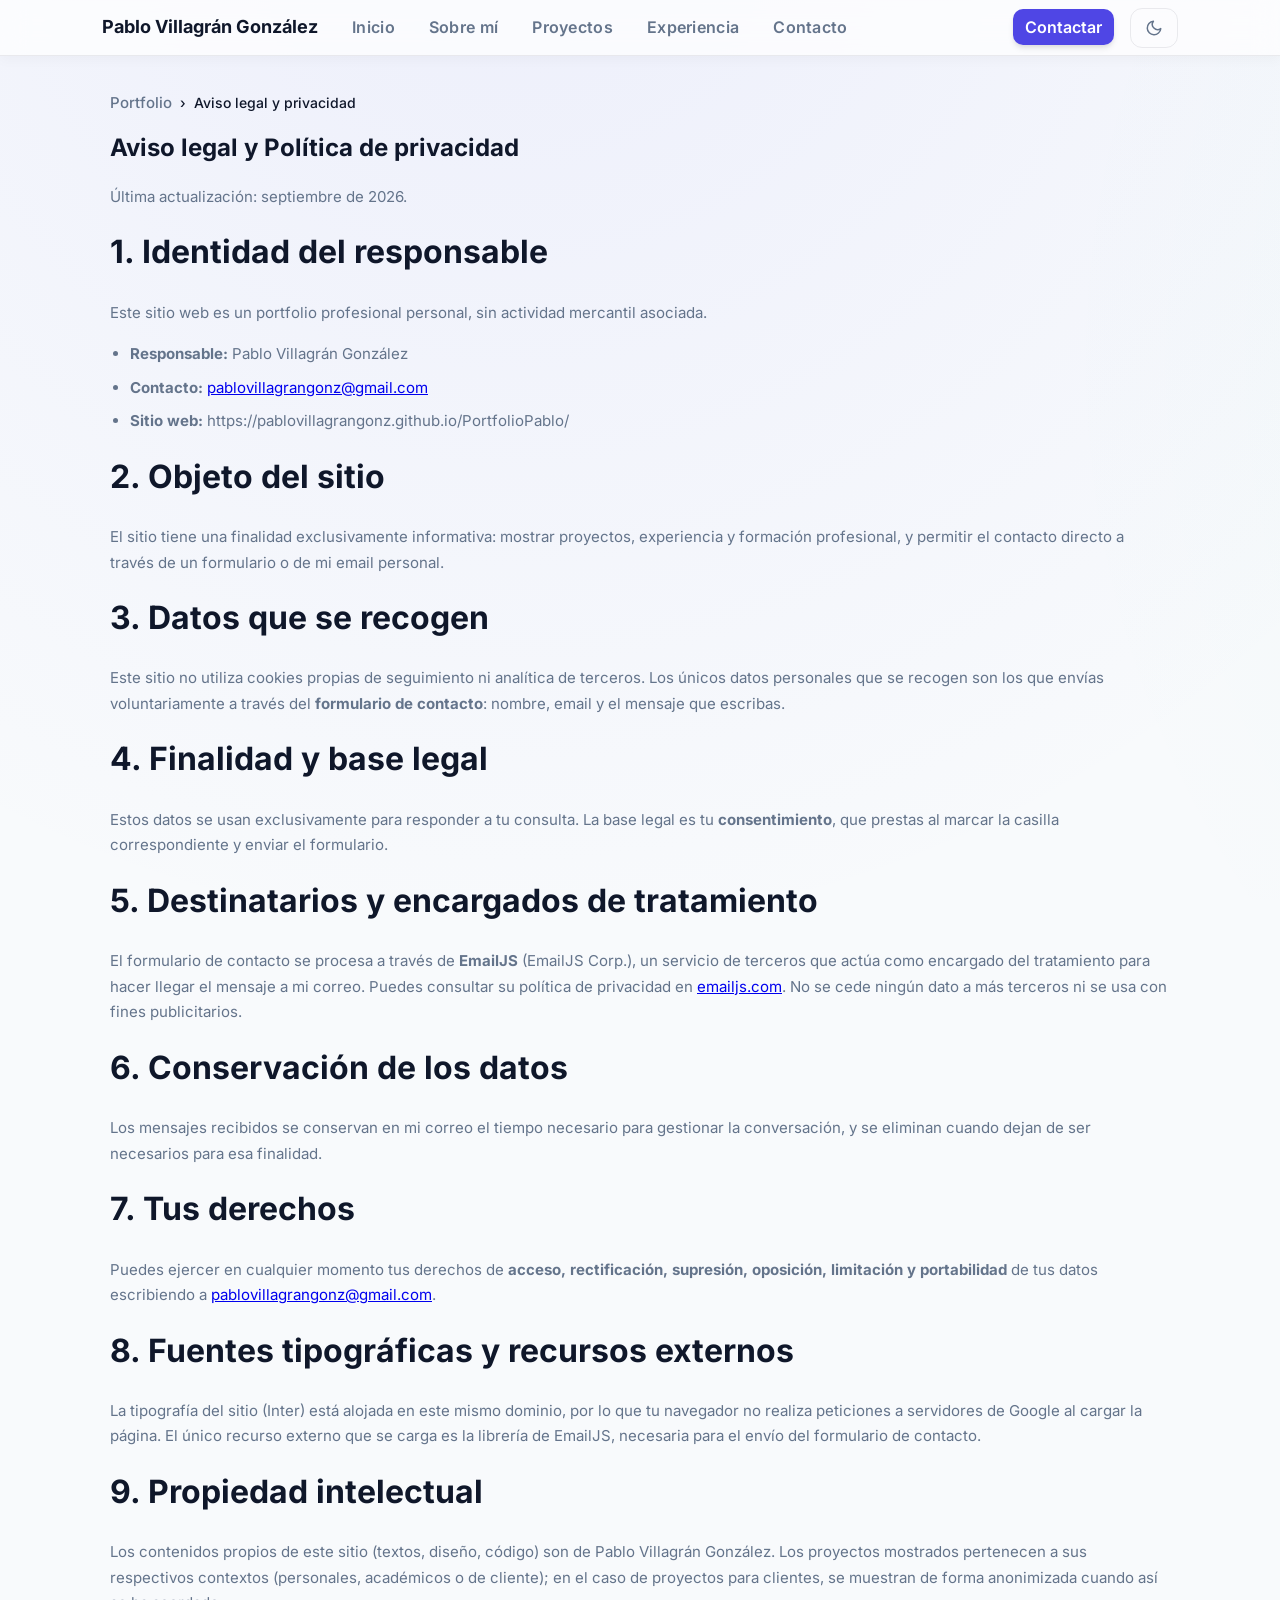
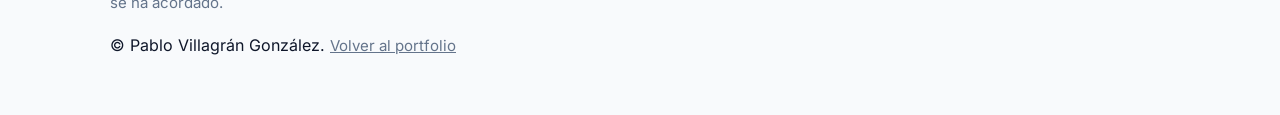
==== privacidad.html @ e1235789 "Rediseña Tecnologías, unifica la navegación y pule rendimiento y SEO - Tecnologías en tarjetas por c" ====
<!doctype html>
<html lang="es">

<head>
  <meta charset="utf-8" />
  <meta name="viewport" content="width=device-width,initial-scale=1" />
  <meta name="format-detection" content="telephone=no, date=no, address=no" />

  <title>Aviso legal y Política de privacidad | Pablo Villagrán</title>

  <meta name="description"
    content="Aviso legal, política de privacidad y protección de datos del portfolio de Pablo Villagrán González.">
  <meta name="robots" content="noindex, follow">

  <!-- Favicon -->
  <link rel="icon" type="image/png" sizes="32x32" href="assets/img/favicon-32.png">
  <link rel="apple-touch-icon" sizes="180x180" href="assets/img/apple-touch-icon.png">

  <!-- Estilos globales -->
  <link rel="stylesheet" href="styles.css?v=6">
  <link rel="stylesheet" href="projects/project-detail.css?v=3">

  <script src="assets/js/theme-toggle.js?v=2"></script>

</head>

<body class="project-detail-page">
  <div class="progress-bar"></div>
  <!-- NAV -->
  <header class="header">
    <div class="wrap nav">
      <a class="brand" href="index.html#inicio">Pablo Villagrán González</a>

      <nav class="nav-links" aria-label="Menú principal">
        <a href="index.html#inicio">Inicio</a>
        <a href="index.html#sobre-mi">Sobre mí</a>
        <a href="index.html#proyectos">Proyectos</a>
        <a href="index.html#experiencia">Experiencia</a>
        <a href="index.html#contacto">Contacto</a>
      </nav>

      <div class="cta"><a href="index.html#contacto" class="btn">Contactar</a></div>

      <!-- Toggle tema -->
      <button id="theme-toggle" class="btn-ghost" aria-label="Cambiar tema" title="Cambiar tema"><svg viewBox="0 0 24 24" fill="none" stroke="currentColor" stroke-width="2" stroke-linecap="round" stroke-linejoin="round" aria-hidden="true"><path d="M21 12.79A9 9 0 1 1 11.21 3 7 7 0 0 0 21 12.79z"/></svg></button>

      <!-- Hamburger Menu Toggle (móvil) -->
      <button class="nav-toggle" aria-label="Abrir menú" aria-expanded="false">
        <span></span>
        <span></span>
        <span></span>
      </button>
    </div>
  </header>

  <!-- Overlay para cerrar menú al clickear -->
  <div class="overlay"></div>

  <!-- Side Menu (móvil) -->
  <nav class="side-menu" aria-label="Menú lateral">
    <button class="close-menu" aria-label="Cerrar menú">✕</button>
    <a href="index.html#inicio">Inicio</a>
    <a href="index.html#sobre-mi">Sobre mí</a>
    <a href="index.html#proyectos">Proyectos</a>
    <a href="index.html#experiencia">Experiencia</a>
    <a href="index.html#contacto">Contacto</a>
    <a href="assets/archivos/PabloVillagran_CV.pdf" target="_blank" rel="noopener noreferrer">Ver CV</a>
  </nav>

  <main class="wrap" role="main">

    <!-- Breadcrumb -->
    <nav aria-label="breadcrumb" class="breadcrumb mb-12">
      <a href="index.html" class="muted no-decoration">Portfolio</a>
      <span aria-hidden="true" class="mx-8">›</span>
      <span aria-current="page">Aviso legal y privacidad</span>
    </nav>

    <section class="detail-section" role="article" aria-labelledby="legal-title">
      <h1 id="legal-title" class="m-0 mb-8">Aviso legal y Política de privacidad</h1>
      <p class="muted small mb-18">Última actualización: septiembre de 2026.</p>

      <h2>1. Identidad del responsable</h2>
      <p class="muted">
        Este sitio web es un portfolio profesional personal, sin actividad mercantil asociada.
      </p>
      <ul class="muted">
        <li><strong>Responsable:</strong> Pablo Villagrán González</li>
        <li><strong>Contacto:</strong> <a href="mailto:pablovillagrangonz@gmail.com">pablovillagrangonz@gmail.com</a></li>
        <li><strong>Sitio web:</strong> https://pablovillagrangonz.github.io/PortfolioPablo/</li>
      </ul>

      <h2>2. Objeto del sitio</h2>
      <p class="muted">
        El sitio tiene una finalidad exclusivamente informativa: mostrar proyectos, experiencia y formación
        profesional, y permitir el contacto directo a través de un formulario o de mi email personal.
      </p>

      <h2>3. Datos que se recogen</h2>
      <p class="muted">
        Este sitio no utiliza cookies propias de seguimiento ni analítica de terceros. Los únicos datos
        personales que se recogen son los que envías voluntariamente a través del <strong>formulario de
        contacto</strong>: nombre, email y el mensaje que escribas.
      </p>

      <h2>4. Finalidad y base legal</h2>
      <p class="muted">
        Estos datos se usan exclusivamente para responder a tu consulta. La base legal es tu
        <strong>consentimiento</strong>, que prestas al marcar la casilla correspondiente y enviar el formulario.
      </p>

      <h2>5. Destinatarios y encargados de tratamiento</h2>
      <p class="muted">
        El formulario de contacto se procesa a través de <strong>EmailJS</strong> (EmailJS Corp.), un servicio
        de terceros que actúa como encargado del tratamiento para hacer llegar el mensaje a mi correo. Puedes
        consultar su política de privacidad en
        <a href="https://www.emailjs.com/legal/privacy-policy/" target="_blank" rel="noopener noreferrer">emailjs.com</a>.
        No se cede ningún dato a más terceros ni se usa con fines publicitarios.
      </p>

      <h2>6. Conservación de los datos</h2>
      <p class="muted">
        Los mensajes recibidos se conservan en mi correo el tiempo necesario para gestionar la conversación, y
        se eliminan cuando dejan de ser necesarios para esa finalidad.
      </p>

      <h2>7. Tus derechos</h2>
      <p class="muted">
        Puedes ejercer en cualquier momento tus derechos de <strong>acceso, rectificación, supresión, oposición,
        limitación y portabilidad</strong> de tus datos escribiendo a
        <a href="mailto:pablovillagrangonz@gmail.com">pablovillagrangonz@gmail.com</a>.
      </p>

      <h2>8. Fuentes tipográficas y recursos externos</h2>
      <p class="muted">
        La tipografía del sitio (Inter) está alojada en este mismo dominio, por lo que tu navegador no realiza
        peticiones a servidores de Google al cargar la página. El único recurso externo que se carga es la
        librería de EmailJS, necesaria para el envío del formulario de contacto.
      </p>

      <h2>9. Propiedad intelectual</h2>
      <p class="muted">
        Los contenidos propios de este sitio (textos, diseño, código) son de Pablo Villagrán González. Los
        proyectos mostrados pertenecen a sus respectivos contextos (personales, académicos o de cliente); en
        el caso de proyectos para clientes, se muestran de forma anonimizada cuando así se ha acordado.
      </p>

    </section>

    <footer class="footer">
      <p>© Pablo Villagrán González. <a href="index.html" class="muted">Volver al portfolio</a></p>
    </footer>
  </main>

  <script src="assets/js/mobile-menu.js"></script>
  <script src="assets/js/scroll-reveal.js"></script>
</body>

</html>
---- styles.css ----
/* ============================
   TIPOGRAFÍA (Inter, auto-alojada)
   ============================ */
@font-face {
  font-family: 'Inter';
  font-style: normal;
  font-weight: 100 900;
  font-display: swap;
  src: url('assets/fonts/inter-variable.woff2') format('woff2');
  unicode-range: U+0000-00FF, U+0131, U+0152-0153, U+02BB-02BC, U+02C6, U+02DA, U+02DC, U+0304, U+0308, U+0329, U+2000-206F, U+20AC, U+2122, U+2191, U+2193, U+2212, U+2215, U+FEFF, U+FFFD;
}

/* ============================
   VARIABLES GLOBALES
   ============================ */
:root {
  --bg: #f8fafc;
  --bg-2: #f1f5f9;
  --card: #ffffff;

  --text: #0f172a;
  --muted: #64748b;

  --accent: #4f46e5;
  --accent-contrast: #ffffff;

  --glass: rgba(255, 255, 255, 0.7);
  --radius: 14px;
  --maxw: 1100px;
  --gap: 24px;

  --shadow-1: 0 4px 6px -1px rgba(0, 0, 0, 0.1), 0 2px 4px -1px rgba(0, 0, 0, 0.06);
  --shadow-2: 0 10px 15px -3px rgba(0, 0, 0, 0.1), 0 4px 6px -2px rgba(0, 0, 0, 0.05);

  --border: rgba(15, 23, 42, 0.08);

  --project-media-h: 500px;
  --header-h: 72px; /* altura estimada del header (ajusta si tu header real varía) */

  /* Animaciones */
  --floating-anim: float 6s ease-in-out infinite;
}

/* Dark overrides */
html[data-theme="dark"] {
  --bg: #0b0f19;
  --bg-2: #0f172a;

  --card: #121826;

  --text: #f8fafc;
  --muted: #94a3b8;

  --accent: #818cf8;
  --accent-contrast: #ffffff;

  --glass: rgba(18, 24, 38, 0.8);

  --shadow-1: 0 10px 30px rgba(0, 0, 0, 0.5);
  --shadow-2: 0 20px 50px rgba(0, 0, 0, 0.6);

  --border: rgba(255, 255, 255, 0.08);
}

/* ========= RESET / BASE ========= */
* { box-sizing: border-box; }
html, body { height: 100%; }
body {
  margin: 0;
  font-family: 'Inter', system-ui, Arial, sans-serif;
  color: var(--text);
  background-color: var(--bg);
  -webkit-font-smoothing: antialiased;
  line-height: 1.7;
  padding-bottom: 60px;
  transition: background-color 0.3s ease;
}
.wrap { max-width: var(--maxw); margin: 0 auto; padding: 40px 20px; }

/* ========= UTILITIES ========= */
.m-0 { margin: 0 !important; }
.mb-8 { margin-bottom: 8px !important; }
.mx-8 { margin-left: 8px !important; margin-right: 8px !important; }

.mt-6  { margin-top: 6px !important; }
.mt-8  { margin-top: 8px !important; }
.mt-10 { margin-top: 10px !important; }
.mt-12 { margin-top: 12px !important; }
.mt-14 { margin-top: 14px !important; }
.mt-16 { margin-top: 16px !important; }
.mt-18 { margin-top: 18px !important; }
.mt-20 { margin-top: 20px !important; }

.mb-12 { margin-bottom: 12px !important; }

.ml-auto { margin-left: auto !important; }

.p-18 { padding: 18px !important; }
.pl-18 { padding-left: 18px !important; }

.text-right { text-align: right !important; }
.text-center { text-align: center !important; }

.flex-col { display: flex; flex-direction: column; }
.gap-6 { gap: 6px; }
.gap-8 { gap: 8px; }
.gap-10 { gap: 10px; }
.w-full { width: 100%; }

.hidden { display: none !important; }

.no-decoration { text-decoration: none !important; }

/* ========= HEADER / NAVBAR =========
   Header fijo, fondo sólido, enlaces siempre visibles.
   Evita que se oculten en ciertas resoluciones.
   ========= */
.header {
  position: sticky;
  top: 0;
  width: 100%;
  z-index: 140;
  background: var(--glass);
  backdrop-filter: blur(12px);
  -webkit-backdrop-filter: blur(12px);
  border-bottom: 1px solid var(--border);
  box-shadow: 0 4px 12px rgba(0, 0, 0, 0.03);
  padding: 0;
  transition: transform 0.35s cubic-bezier(0.2, 0.9, 0.3, 1), background 0.3s ease, box-shadow 0.3s ease;
}

/* Barra de progreso de lectura */
.progress-bar {
  position: fixed;
  top: 0;
  left: 0;
  height: 3px;
  background: linear-gradient(90deg, var(--accent), #7c6bff);
  width: 0%;
  z-index: 1000;
  transition: width 0.1s ease-out;
}

.header.hide {
  transform: translateY(-100%);
}

.nav {
  display: flex;
  align-items: center;
  gap: 16px;
  padding: 6px 12px;
  justify-content: flex-start;
  flex-wrap: wrap; /* importante: permite que links salten de línea si falta espacio */
}

.brand {
  font-weight: 700;
  font-size: 18px;
  color: var(--text);
  margin-right: 8px;
  text-decoration: none;
}

/* Forzar enlaces siempre visibles y legibles */
.nav-links {
  display: flex !important;
  position: static !important;
  flex-direction: row !important;
  gap: 14px;
  align-items: center;
  flex-wrap: wrap; /* si no caben, saltan a nueva línea */
  background: transparent !important;
  box-shadow: none !important;
  padding: 0 !important;
}

/* Tamaño/estilo de los enlaces del menú */
.nav-links a {
  font-size: 16px !important;      /* aumentado para mejor legibilidad */
  font-weight: 600 !important;
  letter-spacing: 0.3px;
  padding: 8px 10px !important;
  color: var(--muted) !important;
  border-radius: 8px;
  text-decoration: none;
  white-space: nowrap;
}
.nav-links a:hover,
.nav-links a:focus {
  color: var(--accent) !important;
  background: transparent;
  outline: none;
}

/* CTA (Contactar) siempre visible */
.cta { margin-left: auto; display: block !important; }

/* Ocultar el toggle hamburguesa por defecto (solo móvil) */
.nav-toggle { display: none !important; pointer-events: none; }
.side-menu { display: none; }
.overlay { display: none; }

/* ========= MENÚ HAMBURGUESA (MÓVIL) ========= */
@media (max-width: 768px) {
  /* Mostrar hamburguesa en móvil */
  .nav-toggle {
    display: flex !important;
    position: relative;
    width: 48px;
    height: 48px;
    padding: 0;
    border: none;
    background: transparent;
    cursor: pointer;
    pointer-events: all;
    gap: 6px;
    flex-direction: column;
    align-items: center;
    justify-content: center;
    margin-left: auto;
  }

  .nav-toggle span {
    width: 24px;
    height: 2px;
    background: var(--text);
    border-radius: 2px;
    transition: all 0.3s ease;
    display: block;
  }

  /* Animación hamburguesa → X */
  .nav-toggle.active span:nth-child(1) {
    transform: rotate(45deg) translate(9px, 9px);
  }

  .nav-toggle.active span:nth-child(2) {
    opacity: 0;
  }

  .nav-toggle.active span:nth-child(3) {
    transform: rotate(-45deg) translate(7px, -7px);
  }

  /* Ocultar nav-links en móvil */
  .nav-links {
    display: none !important;
  }

  /* Ocultar CTA en móvil */
  .cta {
    display: none !important;
  }

  /* Overlay */
  .overlay {
    display: none;
    position: fixed;
    top: 0;
    left: 0;
    width: 100%;
    height: 100%;
    background: rgba(0, 0, 0, 0.5);
    z-index: 99;
    animation: fadeIn 0.3s ease;
  }

  .overlay.active {
    display: block;
  }

  /* Side Menu */
  .side-menu {
    display: flex;
    flex-direction: column;
    position: fixed;
    top: 0;
    right: -100%;
    width: 280px;
    height: 100vh;
    background: var(--card);
    border-left: 1px solid var(--border);
    box-shadow: -10px 0 30px rgba(0, 0, 0, 0.2);
    z-index: 100;
    padding: calc(var(--header-h, 72px) + 12px) 20px 20px;
    gap: 16px;
    overflow-y: auto;
    -webkit-overflow-scrolling: touch;
    transition: right 0.35s cubic-bezier(0.2, 0.9, 0.3, 1);
  }

  .side-menu.active {
    right: 0;
  }

  .side-menu a {
    display: block;
    padding: 14px 16px;
    color: var(--text);
    text-decoration: none;
    border-radius: 10px;
    transition: all 0.2s ease;
    font-weight: 500;
    font-size: 16px;
  }

  .side-menu a:hover {
    background: var(--bg-2);
    color: var(--accent);
  }

  .close-menu {
    align-self: flex-start;
    width: 40px;
    height: 40px;
    padding: 0;
    border: none;
    background: transparent;
    color: var(--text);
    font-size: 24px;
    cursor: pointer;
    transition: transform 0.2s ease;
    margin-bottom: 12px;
  }

  .close-menu:hover {
    transform: scale(1.15);
  }

  /* Prevenir scroll cuando el menú está abierto */
  body.no-scroll {
    overflow: hidden;
  }

  @keyframes fadeIn {
    from {
      opacity: 0;
    }
    to {
      opacity: 1;
    }
  }
}

/* Evita que el nav se oculte por media queries: forzamos visibilidad */
@media (min-width: 769px) {
  .nav-toggle { display: none !important; }
  .side-menu { display: none !important; }
  .overlay { display: none !important; }
}

/* El header es sticky y ocupa su propio hueco: solo un respiro bajo él */
main.wrap { padding-top: 32px; }

/* ========= BOTONES ========= */
.btn {
  background: var(--accent);
  color: var(--accent-contrast);
  padding: 8px 12px;
  border-radius: 10px;
  text-decoration: none;
  font-weight: 600;
  border: none;
  cursor: pointer;
  box-shadow: var(--shadow-1);
}
.btn-outline {
  padding: 10px 14px;
  border-radius: 10px;
  border: 1px solid var(--border);
  background: transparent;
  color: var(--accent);
  font-weight: 600;
  text-decoration: none;
}
.btn-ghost {
  padding: 10px 14px;
  border-radius: 12px;
  border: 1px solid var(--border);
  background: transparent;
  color: var(--muted);
  font-weight: 600;
  font-size: 14px;
}
.btn-ghost:hover { transform: translateY(-2px); box-shadow: var(--shadow-1); }
html[data-theme="dark"] .btn-ghost { border-color: rgba(255,255,255,0.12); }

/* ========= HERO ========= */
.hero {
  display: grid;
  grid-template-columns: 1fr 360px;
  gap: var(--gap);
  align-items: center;
  padding: 48px 0;
}
.hero-left h1 { font-size: 40px; margin: 0 0 10px; }
.accent { color: var(--accent); }
.lead { color: var(--muted); margin: 0 0 18px; max-width: 60ch; }
.actions { display: flex; gap: 12px; flex-wrap: wrap; }
.actions a { display: inline-flex; align-items: center; padding: 10px 16px; }

/* Disponibilidad y redes bajo los CTAs del hero */
.hero-meta { display: flex; align-items: center; flex-wrap: wrap; gap: 10px 18px; margin-top: 20px; }
.availability {
  display: inline-flex;
  align-items: center;
  gap: 8px;
  font-size: 14px;
  font-weight: 600;
  color: var(--muted);
}
.availability-dot {
  width: 9px;
  height: 9px;
  border-radius: 50%;
  background: #22c55e;
  box-shadow: 0 0 0 4px rgba(34, 197, 94, 0.18);
}
.hero-social { display: inline-flex; gap: 6px; }
.hero-social a {
  display: inline-flex;
  align-items: center;
  justify-content: center;
  width: 36px;
  height: 36px;
  border-radius: 10px;
  border: 1px solid var(--border);
  color: var(--muted);
  transition: color .2s ease, border-color .2s ease, transform .2s ease;
}
.hero-social a:hover { color: var(--accent); border-color: var(--accent); transform: translateY(-2px); }
.hero-social svg { width: 18px; height: 18px; }

/* Card foto por defecto (se mejora más abajo) */
.card-photo {
  background: none;
  border: none;
  box-shadow: none;
  padding: 0;
}
.avatar {
  width: 240px;
  height: 280px;
  object-fit: cover;
  border-radius: 22px;
  border: none;
  box-shadow: 0 20px 50px rgba(15,23,36,0.15);
  display: block;
  animation: var(--floating-anim);
}

@keyframes float {
  0% { transform: translateY(0px); }
  50% { transform: translateY(-15px); }
  100% { transform: translateY(0px); }
}

/* ========= SECCIONES ========= */
.section { padding: 48px 0; }
h2 { margin: 0 0 18px; font-size: 28px; }
.muted { color: var(--muted); font-size: 15px; }

/* ========= TECNOLOGÍAS (tarjetas por categoría) ========= */
.skills-grid {
  display: grid;
  grid-template-columns: repeat(2, minmax(0, 1fr));
  gap: 18px;
  margin-top: 8px;
}
.skill-group {
  position: relative;
  padding: 20px;
  border-radius: 16px;
  background: var(--card);
  border: 1px solid var(--border);
  box-shadow: var(--shadow-1);
  transition: transform .3s ease, box-shadow .3s ease, border-color .3s ease;
}
.skill-group:hover {
  transform: translateY(-4px);
  box-shadow: var(--shadow-2);
  border-color: color-mix(in srgb, var(--accent) 40%, transparent);
}
.skill-head { display: flex; align-items: flex-start; gap: 14px; margin-bottom: 16px; }
.skill-head h3 { margin: 0; font-size: 18px; line-height: 1.3; }
.skill-head p { margin: 2px 0 0; font-size: 14px; color: var(--muted); line-height: 1.45; }
.skill-icon {
  display: inline-flex;
  align-items: center;
  justify-content: center;
  flex-shrink: 0;
  width: 42px;
  height: 42px;
  border-radius: 12px;
  color: var(--accent);
  background: color-mix(in srgb, var(--accent) 12%, transparent);
}
.skill-icon svg { width: 22px; height: 22px; }
.skill-badge {
  margin-left: auto;
  padding: 3px 10px;
  border-radius: 999px;
  font-size: 11px;
  font-weight: 700;
  letter-spacing: 0.4px;
  text-transform: uppercase;
  color: var(--accent-contrast);
  background: linear-gradient(90deg, var(--accent), #7c6bff);
  white-space: nowrap;
}
.skill-chips { list-style: none; margin: 0; padding: 0; display: flex; flex-wrap: wrap; gap: 8px; }
/* Chips sobrios con el color de la tecnología como acento (punto y borde al pasar el ratón) */
.skill-chips .chip {
  display: inline-flex;
  align-items: center;
  gap: 8px;
  padding: 6px 12px;
  border-radius: 10px;
  font-size: 14px;
  font-weight: 600;
  color: var(--text);
  background: var(--bg-2);
  border: 1px solid var(--border);
  transition: border-color .2s ease, background-color .2s ease, transform .2s ease;
}
.skill-chips .chip::before {
  content: "";
  width: 8px;
  height: 8px;
  border-radius: 50%;
  background: var(--tech, var(--accent));
  box-shadow: 0 0 0 3px color-mix(in srgb, var(--tech, var(--accent)) 18%, transparent);
}
.skill-chips .chip:hover {
  transform: translateY(-2px);
  border-color: color-mix(in srgb, var(--tech, var(--accent)) 55%, transparent);
  background: color-mix(in srgb, var(--tech, var(--accent)) 8%, var(--bg-2));
}
html[data-theme="dark"] .skill-chips .tech-jwt::before { background: #e5e7eb; }

@media (max-width: 760px) {
  .skills-grid { grid-template-columns: 1fr; }
  .skill-group { padding: 18px; }
}

/* ========= EXPERIENCIA (timeline) ========= */
.experience-timeline { padding-top: 40px; }
.timeline {
  position: relative;
  margin-top: 30px;
  padding-left: 40px; /* Aumentado para dar aire */
}

/* Línea vertical con gradiente para que no parezca cortada bruscamente */
.timeline::before {
  content: "";
  position: absolute;
  left: 0;
  top: 10px;
  bottom: 10px;
  width: 2px;
  background: linear-gradient(to bottom, var(--border), var(--border) 90%, transparent);
}

.timeline-item { position: relative; margin-bottom: 32px; }

.timeline-item .dot {
  width: 14px;
  height: 14px;
  background: var(--accent);
  border-radius: 50%;
  position: absolute;
  left: -47px; /* Centrado exacto: -40px (padding) - 7px (mitad del dot) */
  top: 6px;
  border: 3px solid var(--bg);
  box-shadow: 0 0 0 4px rgba(79, 70, 229, 0.1);
  z-index: 2;
  transition: all 0.3s cubic-bezier(0.175, 0.885, 0.32, 1.275);
}

.timeline-item:hover .dot {
  transform: scale(1.3);
  box-shadow: 0 0 15px var(--accent);
}

.timeline-item .card {
  background: var(--card);
  padding: 16px 20px;
  border-radius: 12px;
  box-shadow: var(--shadow-1);
  border: 1px solid var(--border);
  transition: transform 0.3s ease, box-shadow 0.3s ease;
}

.timeline-item .card:hover {
  transform: translateX(5px);
  box-shadow: var(--shadow-2);
}

.timeline-item h3 { margin-bottom: 6px; font-size: 20px; }
.timeline-item p { margin: 4px 0; }

/* Fecha de cada entrada: etiqueta pequeña encima del título, con meses en texto
   (los formatos numéricos tipo 03/2026 los convierte iOS en enlaces y son ambiguos) */
.tl-date {
  display: inline-block;
  margin-bottom: 8px;
  padding: 3px 10px;
  border-radius: 999px;
  font-size: 12px;
  font-weight: 700;
  letter-spacing: 0.3px;
  color: var(--accent);
  background: color-mix(in srgb, var(--accent) 10%, transparent);
  border: 1px solid color-mix(in srgb, var(--accent) 22%, transparent);
  white-space: nowrap;
}
.tl-date + h3 { margin-top: 0; }
.timeline-item h3 + .tl-place { margin-top: -2px; font-weight: 600; font-size: 14px; }

/* Descripción plegable por entrada (<details> nativo): título, fecha y lugar siempre visibles */
.tl-details summary {
  display: inline-flex;
  align-items: center;
  gap: 6px;
  margin-top: 8px;
  padding: 4px 0;
  font-size: 14px;
  font-weight: 600;
  color: var(--accent);
  cursor: pointer;
  list-style: none;
  user-select: none;
}
.tl-details summary::-webkit-details-marker { display: none; }
.tl-details summary::after {
  content: "";
  width: 7px;
  height: 7px;
  border-right: 2px solid currentColor;
  border-bottom: 2px solid currentColor;
  transform: translateY(-2px) rotate(45deg);
  transition: transform 0.25s ease;
}
.tl-details[open] summary::after { transform: translateY(2px) rotate(-135deg); }
.tl-details summary:hover { text-decoration: underline; text-underline-offset: 3px; }
.tl-details summary:focus-visible { outline: 3px solid rgba(99,102,241,0.25); outline-offset: 3px; border-radius: 6px; }
.tl-details .tl-less, .tl-details[open] .tl-more { display: none; }
.tl-details[open] .tl-less { display: inline; }
/* El contenido aparece debajo del botón al abrir */
.tl-details[open] summary { margin-bottom: 4px; }

/* Animación de apertura donde el navegador lo soporte (si no, abre sin animación) */
@supports (interpolate-size: allow-keywords) {
  .tl-details { interpolate-size: allow-keywords; }
  .tl-details::details-content {
    block-size: 0;
    overflow: hidden;
    transition: block-size 0.3s ease, content-visibility 0.3s allow-discrete;
  }
  .tl-details[open]::details-content { block-size: auto; }
}

@media (max-width: 700px) {
  .timeline { padding-left: 30px; }
  .timeline-item .dot { left: -36px; }
  .timeline::before { left: 0; }
}

/* ========= BREADCRUMB ========= */
.breadcrumb {
  display: flex;
  align-items: center;
  font-size: 14px;
  font-weight: 500;
  margin-top: 10px;
}
.breadcrumb a {
  transition: color 0.2s ease;
}
.breadcrumb a:hover {
  color: var(--accent) !important;
}

/* ========= PROYECTOS LIST ========= */
.projects-list { display: flex; flex-direction: column; gap: 28px; }

.project-card {
  display: grid;
  grid-template-columns: 520px 1fr;
  gap: 28px;
  padding: 20px;
  border-radius: 18px;
  background: var(--card);
  border: 1px solid var(--border);
  box-shadow: var(--shadow-1);
  align-items: center;
  transition: transform 0.4s cubic-bezier(0.2, 0.8, 0.2, 1), 
              box-shadow 0.4s cubic-bezier(0.2, 0.8, 0.2, 1),
              border-color 0.4s ease;
}

.project-card:hover {
  transform: translateY(-8px) scale(1.005);
  box-shadow: 0 20px 40px rgba(0, 0, 0, 0.1);
  border-color: var(--accent);
}
.project-media {
  height: var(--project-media-h);
  width: 100%;
  border-radius: 12px;
  overflow: hidden;
  background: var(--card);
  border: 1px solid var(--border);
}
.project-media img {
  width: 100%;
  height: 100%;
  object-fit: cover;
  display: block;
  border-radius: 10px;
  transition: transform .35s ease, filter .25s ease;
}
.project-media img:hover { transform: scale(1.02); }

.project-body { display: flex; flex-direction: column; gap: 14px; padding-right: 10px; }
.project-header { display: flex; flex-direction: column; gap: 6px; }
.project-header h3 { margin: 0; font-size: 22px; }
/* Fecha, contexto y autoría del proyecto */
.project-context { margin: 0; font-size: 13px; font-weight: 600; color: var(--accent); letter-spacing: 0.2px; }
.project-desc { color: var(--muted); font-size: 15px; line-height: 1.6; margin: 0; }

/* tags */
.tags-inline { display: flex; gap: 10px; flex-wrap: wrap; margin-top: 6px; }
.tech-pill {
  display: inline-block;
  padding: 6px 12px;
  border-radius: 999px;
  font-size: 13px;
  font-weight: 700;
  color: #fff;
  border: 1px solid var(--border);
  transition: all 0.3s cubic-bezier(0.4, 0, 0.2, 1);
  white-space: nowrap;
  filter: grayscale(0.1);
  animation: fadeInTech 0.5s ease backwards;
}

@keyframes fadeInTech {
  from { opacity: 0; transform: translateY(10px); }
  to { opacity: 1; transform: translateY(0); }
}

.tech-pill:hover {
  filter: grayscale(0) brightness(1.1);
  transform: translateY(-4px) rotate(1deg);
  box-shadow: 0 5px 15px rgba(0, 0, 0, 0.1);
}

/* acciones */
.project-actions { display: flex; gap: 12px; align-items: center; margin-top: 12px; }
.btn-primary {
  padding: 10px 18px;
  border-radius: 14px;
  border: none;
  background: linear-gradient(90deg, var(--accent), #7c6bff);
  color: white;
  font-weight: 700;
  font-size: 15px;
  cursor: pointer;
  text-decoration: none;
  box-shadow: 0 8px 26px rgba(79,70,229,0.12);
  position: relative;
  overflow: hidden;
  transition: all 0.3s cubic-bezier(0.4, 0, 0.2, 1);
}

.btn-primary::after {
  content: "";
  position: absolute;
  top: 0;
  left: -100%;
  width: 50%;
  height: 100%;
  background: linear-gradient(
    to right,
    transparent,
    rgba(255, 255, 255, 0.2),
    transparent
  );
  transform: skewX(-25deg);
  transition: none;
}

.btn-primary:hover::after {
  left: 150%;
  transition: left 0.6s ease;
}

.btn-primary:hover {
  transform: translateY(-3px) scale(1.05);
  box-shadow: 0 12px 24px rgba(79, 70, 229, 0.3);
  filter: brightness(1.05);
}

/* botones diferenciados */
.btn-repo {
  padding: 10px 16px;
  border-radius: 12px;
  text-decoration: none;
  background: #1f2937;
  border: 1px solid #374151;
  color: #d1d5db;
  font-weight: 600;
  transition: .25s ease;
}
.btn-repo:hover { background: #374151; transform: translateY(-2px); }

.btn-web {
  padding: 10px 16px;
  border-radius: 12px;
  text-decoration: none;
  background: #10b981;
  color: #fff;
  font-weight: 600;
  box-shadow: 0 6px 18px rgba(16,185,129,0.25);
  transition: .25s ease;
}
.btn-web:hover { filter: brightness(1.05); transform: translateY(-2px); }

/* En las tarjetas de proyecto las tecnologías son etiquetas informativas, no botones:
   fondo neutro, texto discreto y un punto con el color de la tecnología.
   Así los botones de acción (con icono y separados por una línea) destacan claramente. */
.project-meta { display: flex; flex-direction: column; gap: 4px; }
.tags-inline .tech-pill {
  display: inline-flex;
  align-items: center;
  gap: 6px;
  padding: 3px 10px;
  border-radius: 6px;
  font-size: 12px;
  font-weight: 600;
  background: var(--bg-2);
  color: var(--muted);
  border: 1px solid var(--border);
  filter: none;
  cursor: default;
}
.tags-inline .tech-pill::before {
  content: "";
  width: 7px;
  height: 7px;
  border-radius: 50%;
  background: var(--tech, var(--accent));
  flex-shrink: 0;
}
.tags-inline .tech-pill:hover { transform: none; box-shadow: none; filter: none; }
/* JWT es negro: en modo oscuro el punto no se vería */
html[data-theme="dark"] .tags-inline .tech-jwt::before { background: #e5e7eb; }

.project-actions {
  flex-wrap: wrap;
  margin-top: 14px;
  padding-top: 16px;
  border-top: 1px solid var(--border);
}
.project-actions a {
  display: inline-flex;
  align-items: center;
  justify-content: center;
  gap: 8px;
}
.project-actions svg { width: 16px; height: 16px; flex-shrink: 0; }
.project-actions .btn-primary { margin-left: auto; }

/* Hueco del repositorio cuando el código no es público: informativo, no clicable */
.btn-private {
  display: inline-flex;
  align-items: center;
  gap: 8px;
  padding: 10px 16px;
  border-radius: 12px;
  border: 1px dashed var(--border);
  color: var(--muted);
  font-weight: 600;
  font-size: 15px;
  cursor: default;
}
.btn-private svg { width: 16px; height: 16px; }

/* gallery */
.gallery { display: grid; grid-template-columns: repeat(2, 1fr); gap: 10px; margin-top: 12px; }
.gallery img { width: 100%; aspect-ratio: 16/9; object-fit: cover; border-radius: 10px; display: block; transition: transform .25s ease; }
.gallery img:hover { transform: scale(1.03); }

/* ========= TECH PILL COLORS =========
   Color de texto elegido para un contraste mínimo de 4.5:1 sobre el color de cada tecnología */
/* Web */
.tech-html { --tech: #e34f26; background: #e34f26; color: #111; border-color: rgba(227,79,38,0.18); }
.tech-css { --tech: #264de4; background: #264de4; color: #fff; border-color: rgba(38,77,228,0.18); }
.tech-js  { --tech: #f7df1e; background: #f7df1e; color: #111; border-color: rgba(247,223,30,0.18); }

/* Backend / API */
.tech-java   { --tech: #f89820; background: #f89820; color: #111; border-color: rgba(248,152,32,0.18); }
.tech-spring { --tech: #6db33f; background: #6db33f; color: #111; border-color: rgba(109,179,63,0.18); }
.tech-mysql  { --tech: #00618a; background: #00618a; color: #fff; border-color: rgba(0,97,138,0.18); }
.tech-jwt    { --tech: #000000; background: #000000; color: #fff; border-color: rgba(0,0,0,0.18); }
.tech-rest   { --tech: #4f46e5; background: #4f46e5; color: #fff; border-color: rgba(99,102,241,0.18); }
.tech-websocket { --tech: #ec4899; background: #ec4899; color: #111; border-color: rgba(236,72,153,0.18); }

/* Móvil */
.tech-flutter { --tech: #02569b; background: #02569b; color: #fff; border-color: rgba(2,86,155,0.18); }
.tech-dart    { --tech: #00B4AB; background: #00B4AB; color: #111; border-color: rgba(0,180,171,0.18); }

/* Otros */
.tech-hibernate { --tech: #59666c; background: #59666c; color: #fff; border-color: rgba(89,102,108,0.18); }
.tech-swagger { --tech: #85ea2d; background: #85ea2d; color: #111; border-color: rgba(133,234,45,0.18); }
.tech-git { --tech: #f05032; background: #f05032; color: #111; border-color: rgba(240,80,50,0.18); }
.tech-typescript { --tech: #3178c6; background: #3178c6; color: #fff; border-color: rgba(49,120,198,0.18); }
.tech-angular { --tech: #dd0031; background: #dd0031; color: #fff; border-color: rgba(221,0,49,0.18); }
.tech-react   { --tech: #61dafb; background: #61dafb; color: #111; border-color: rgba(97,218,251,0.18); }
.tech-tailwind{ --tech: #38bdf8; background: #38bdf8; color: #111; border-color: rgba(56,189,248,0.18); }
.tech-mongodb { --tech: #47a248; background: #47a248; color: #111; border-color: rgba(71,162,72,0.18); }

/* ========= CONTACTO (tarjetas) ========= */
.contact-grid { display: grid; grid-template-columns: 1fr 360px; gap: 24px; align-items: start; margin-top: 6px; }
.card { padding: 16px; border-radius: 12px; background: var(--card); border: 1px solid var(--border); box-shadow: var(--shadow-1); }

#contact-form {
  display: flex;
  flex-direction: column;
  gap: 12px;
  width: 100%;
  padding: 20px;
  border-radius: 12px;
  background: linear-gradient(180deg, rgba(255,255,255,0.02), rgba(255,255,255,0.01));
  border: 1px solid var(--border);
  box-shadow: var(--shadow-1);
}
#contact-form label { font-weight: 600; color: var(--text); margin-bottom: 6px; display: block; font-size: 15px; }
#contact-form input, #contact-form textarea {
  width: 100%;
  padding: 12px 14px;
  border-radius: 10px;
  border: 1px solid rgba(15,23,36,0.06);
  background: transparent;
  color: var(--text);
  font-size: 16px;
  outline: none;
  transition: box-shadow .18s ease, border-color .18s ease, transform .08s ease;
}
#contact-form input::placeholder, #contact-form textarea::placeholder { color: var(--muted); opacity: .9; }
#contact-form input:focus, #contact-form textarea:focus {
  border-color: var(--accent);
  box-shadow: 0 6px 20px rgba(79,70,229,0.06);
  transform: translateY(-1px);
}
#contact-form .btn {
  align-self: flex-start;
  padding: 10px 16px;
  border-radius: 12px;
  background: linear-gradient(90deg, var(--accent), #7c6bff);
  color: var(--accent-contrast);
  border: none;
  font-weight: 700;
  cursor: pointer;
  box-shadow: 0 8px 26px rgba(79,70,229,0.12);
}
#contact-form .btn:hover { transform: translateY(-3px); filter: brightness(.98); }

#contact-form .consent-check {
  display: flex;
  align-items: flex-start;
  gap: 8px;
  font-weight: 400;
  font-size: 13px;
  color: var(--muted);
  line-height: 1.5;
}
#contact-form .consent-check input[type="checkbox"] {
  width: auto;
  margin-top: 3px;
  flex-shrink: 0;
  accent-color: var(--accent);
}
#contact-form .consent-check a { color: var(--accent); }

.contact-info.card {
  padding: 20px;
  border-radius: 14px;
  background: linear-gradient(180deg, var(--card), rgba(0,0,0,0.02));
  border: 1px solid var(--border);
  box-shadow: var(--shadow-1);
}
.contact-info.card a { color: var(--accent); text-decoration: none; display: inline-block; margin: 6px 0; }
.contact-info.card a:hover { text-decoration: underline; opacity: .95; }
.contact-info .ci-row { display: flex; align-items: center; gap: 8px; flex-wrap: wrap; }
.contact-info .ci-icon { width: 18px; height: 18px; color: var(--muted); flex-shrink: 0; }

/* Botón de tema: icono SVG centrado */
#theme-toggle { display: inline-flex; align-items: center; justify-content: center; }
#theme-toggle svg { width: 18px; height: 18px; }

#cf-status { font-size: 14px; color: var(--muted); margin-top: 10px; }
#cf-status.is-error { color: #dc2626; font-weight: 600; }
#cf-status.is-success { color: #16a34a; font-weight: 600; }
html[data-theme="dark"] #cf-status.is-error { color: #f87171; }
html[data-theme="dark"] #cf-status.is-success { color: #4ade80; }

/* ========= FOCUS / ACCESSIBILITY ========= */
.btn:focus, .btn-ghost:focus, .btn-repo:focus, .btn-web:focus, .btn-primary:focus, .tech-pill:focus {
  outline: 3px solid rgba(99,102,241,0.18);
  outline-offset: 3px;
  box-shadow: 0 8px 20px rgba(99,102,241,0.06);
}
#contact-form input:focus, #contact-form textarea:focus {
  outline: 3px solid rgba(99,102,241,0.12);
  outline-offset: 2px;
}

/* ========= RESPONSIVE ========= */
@media (max-width: 1100px) {
  .project-card { grid-template-columns: 1fr; padding: 18px; }
  :root { --project-media-h: 220px; }
  .project-media { height: var(--project-media-h); }
}

/* Tablet y móvil: foto a la izquierda junto al saludo; descripción y CTAs debajo a ancho completo.
   .hero-left usa display: contents para que sus hijos se coloquen directamente en la rejilla del hero. */
@media (max-width: 980px) {
  .contact-grid { grid-template-columns: 1fr; }

  .hero {
    grid-template-columns: auto 1fr;
    grid-template-areas:
      "photo title"
      "lead  lead"
      "cta   cta"
      "meta  meta";
    column-gap: 28px;
    row-gap: 0;
    padding: 16px 0 40px;
    text-align: left;
  }
  .hero-left { display: contents; }
  .hero-right { grid-area: photo; }
  .hero-left h1 { grid-area: title; font-size: 38px; line-height: 1.15; margin: 0; }
  .hero-left h1 .accent { display: block; }
  .lead { grid-area: lead; margin: 24px 0 24px; max-width: none; }
  .actions { grid-area: cta; }
  .hero-meta { grid-area: meta; }

  .card-photo { margin: 0; padding: 0; max-width: none; }
  .avatar { width: 160px; height: 160px; border-radius: 20px; object-position: center top; animation: none; }

}

/* Header en tablet: sin el botón "Contactar" (ya está el enlace "Contacto") para que quepa en una línea */
@media (min-width: 769px) and (max-width: 980px) {
  .cta { display: none !important; }
  .nav-links { gap: 4px; }
  .nav-links a { font-size: 15px !important; padding: 8px !important; }
  #theme-toggle { margin-left: auto; }
}

@media (max-width: 560px) {
  h2 { font-size: 24px; }
}

/* Móvil: misma estructura, más compacta, y CTAs a ancho completo */
@media (max-width: 768px) {
  main.wrap { padding-top: 24px; }
  .hero { column-gap: 16px; padding: 8px 0 36px; }
  .avatar { width: 96px; height: 96px; border-radius: 50%; }
  .hero-left h1 { font-size: 26px; }
  .lead { margin: 18px 0 22px; font-size: 15px; }
  .actions { display: grid; grid-template-columns: 1fr 1fr; gap: 10px; }
  .actions a { display: flex; align-items: center; justify-content: center; padding: 12px; }
  .actions .btn-outline { border-color: var(--accent); }

  /* Acciones de proyecto a ancho completo y apiladas, "Leer más" primero */
  .project-actions { flex-direction: column; align-items: stretch; gap: 10px; }
  .project-actions .btn-primary { margin-left: 0; order: -1; padding: 12px 18px; }
  .project-actions a { padding: 12px 16px; }
  .btn-private { justify-content: center; padding: 12px 16px; }
}

@media (max-width: 400px) {
  /* Que nombre, tema y hamburguesa quepan en una sola línea en móviles estrechos */
  .brand { font-size: 16px; margin-right: 0; }
  .nav { gap: 8px; }
}

@media (max-width: 360px) {
  .avatar { width: 80px; height: 80px; }
  .hero-left h1 { font-size: 23px; }
}

/* Aparición al hacer scroll */
.reveal { opacity: 0; transform: translateY(12px); transition: opacity .6s cubic-bezier(.2,.9,.3,1), transform .6s cubic-bezier(.2,.9,.3,1); will-change: opacity, transform; }
.reveal.active { opacity: 1; transform: none; }
@media (prefers-reduced-motion: reduce) {
  .reveal, .reveal.active { opacity: 1; transform: none; transition: none; }
  .project-media img, .tech-pill, .btn, .gallery img { transition: none !important; }
  body { animation: none; }
  .avatar { animation: none; }
}

/* Ajustes de modo oscuro para algunos controles */
html[data-theme="dark"] .btn-repo { background: #0f1724; border-color: rgba(255,255,255,0.06); color: #e6eef8; box-shadow: 0 6px 20px rgba(0,0,0,0.6); }
html[data-theme="dark"] .btn-web { background: #059669; color: #fff; box-shadow: 0 6px 18px rgba(5,150,105,0.12); }
html[data-theme="dark"] .btn-primary { box-shadow: 0 8px 26px rgba(99,102,241,0.12); }
html[data-theme="dark"] .gallery img:hover { transform: scale(1.03); box-shadow: 0 12px 30px rgba(0,0,0,0.5); }

/* ========= FONDO ========= */
body {
  background-attachment: fixed;
  background-image:
    radial-gradient(
      circle at 20% -10%,
      rgba(99, 102, 241, 0.08),
      transparent 40%
    ),
    radial-gradient(
      circle at 80% 20%,
      rgba(16, 185, 129, 0.05),
      transparent 40%
    );
  background-color: var(--bg);
  background-size: 200% 200%;
  animation: gradientBG 15s ease infinite;
}

@keyframes gradientBG {
  0% { background-position: 0% 50%; }
  50% { background-position: 100% 50%; }
  100% { background-position: 0% 50%; }
}

html[data-theme="dark"] body {
  background-image:
    radial-gradient(
      circle at 20% -10%,
      rgba(99, 102, 241, 0.15),
      transparent 45%
    ),
    radial-gradient(
      circle at 80% 20%,
      rgba(16, 185, 129, 0.1),
      transparent 45%
    );
}

/* ============================
   COLLAPSIBLE SECTIONS (Galleries & Lists)
============================ */

.collapse-wrapper {
  position: relative;
  max-height: 520px;
  overflow: hidden;
  transition: max-height 0.6s cubic-bezier(0.4, 0, 0.2, 1);
  margin-bottom: 20px;
  padding: 0 10px; /* Evita que sombras o bordes se corten en los laterales */
}

.collapse-wrapper.expanded {
  max-height: 5000px !important;
}

.collapse-overlay {
  position: absolute;
  bottom: 0;
  left: 0;
  width: 100%;
  height: 120px;
  background: linear-gradient(transparent, var(--bg)); /* Usamos bg por defecto */
  display: flex;
  align-items: flex-end;
  justify-content: center;
  padding-bottom: 10px;
  transition: opacity 0.4s ease;
  z-index: 10;
}

/* En las páginas de proyecto, las tarjetas usan --card */
.project-detail-page .collapse-overlay {
  background: linear-gradient(transparent, var(--card));
}

.collapse-wrapper.expanded .collapse-overlay {
  opacity: 0;
  pointer-events: none;
}

.btn-show-more {
  background: var(--bg-2);
  color: var(--accent);
  border: 1px solid var(--border);
  padding: 8px 20px;
  border-radius: 999px;
  font-weight: 600;
  font-size: 14px;
  cursor: pointer;
  transition: all 0.2s ease;
  display: flex;
  align-items: center;
  gap: 8px;
  box-shadow: var(--shadow-1);
}

.btn-show-more:hover {
  background: var(--accent);
  color: #fff;
  transform: translateY(-2px);
}

.btn-show-more .icon {
  transition: transform 0.3s ease;
}

.collapse-wrapper.expanded + .btn-show-more-container .icon {
  transform: rotate(180deg);
}

.btn-show-more-container {
  display: flex;
  justify-content: center;
  margin-bottom: 40px;
}

@media (max-width: 600px) {
  .collapse-wrapper {
    max-height: 400px;
  }
}
---- projects/project-detail.css ----
/* ============================================================
   PROJECT DETAIL — Página de detalle de proyectos
   Diseño unificado para todo el portfolio
=========================================================== */

/* El header es sticky y ya ocupa su hueco: solo dejamos un respiro bajo él */
main.wrap {
  padding-top: 24px;
}

/* ============================
   HERO
============================ */

.detail-hero {
  max-width: var(--maxw);
  margin: 0 auto 36px;
  padding: var(--gap);
  border-radius: var(--radius);
  background: var(--card);
  border: 1px solid var(--border);
  box-shadow: var(--shadow-2);
}

/* ============================
   HERO MEDIA & CONTENT
============================ */

.hero-row {
  display: grid;
  grid-template-columns: 1.5fr 1fr;
  gap: 32px;
  align-items: center;
}

.hero-media {
  border-radius: 12px;
  overflow: hidden;
  border: 1px solid var(--border);
  box-shadow: var(--shadow-1);
}

.hero-media img {
  width: 100%;
  height: auto;
  display: block;
  object-fit: cover;
  transition: transform 0.5s cubic-bezier(0.2, 0.9, 0.3, 1);
}

.hero-media img:hover {
  transform: scale(1.04);
}

.hero-cta {
  display: flex;
  flex-direction: column;
  gap: 16px;
}

/* ============================
   GRID DE CONTENIDO
============================ */

.detail-grid {
  display: grid;
  grid-template-columns: 1fr 320px;
  gap: 40px;
  margin-top: 40px;
  align-items: start;
}

.detail-section {
  padding: 0;
}

.detail-section h2 {
  font-size: 32px;
  margin-bottom: 20px;
}

.detail-section h3 {
  font-size: 22px;
  margin-top: 32px;
  margin-bottom: 12px;
}

.detail-section h4 {
  font-size: 18px;
  margin-top: 24px;
  color: var(--text);
}

.detail-section p,
.detail-section ul {
  margin-bottom: 16px;
}

.detail-section ul {
  padding-left: 20px;
}

.detail-section li {
  margin-bottom: 8px;
}

/* ============================
   PANEL LATERAL (CARD)
============================ */

.panel.card {
  position: sticky;
  top: calc(var(--header-h) + 24px);
  padding: 24px;
  background: var(--card);
  border: 1px solid var(--border);
  border-radius: var(--radius);
  box-shadow: var(--shadow-1);
}

.panel h3 {
  font-size: 18px;
  margin-bottom: 12px;
}

.panel .btn-repo,
.panel .btn-primary,
.panel .btn-web {
  width: 100%;
  text-align: center;
  justify-content: center;
}

/* ============================
   RESPONSIVE
============================ */

@media (max-width: 980px) {
  .hero-row,
  .detail-grid {
    grid-template-columns: 1fr;
    gap: 32px;
  }

  .hero-cta {
    text-align: left !important;
  }

  .hero-cta div {
    text-align: left !important;
  }

  .panel.card {
    position: static;
  }

  .detail-section h2 {
    font-size: 28px;
  }
}

@media (max-width: 600px) {
  .detail-hero {
    padding: 16px;
  }

  .gallery {
    grid-template-columns: 1fr;
  }
}

/* ============================
   LIGHTBOX
============================ */

.lightbox {
  position: fixed;
  inset: 0;
  background: rgba(0, 0, 0, 0.9);
  backdrop-filter: blur(8px);
  display: none;
  align-items: center;
  justify-content: center;
  z-index: 9999;
  padding: 20px;
}

.lightbox.open {
  display: flex;
}

.lightbox-img {
  max-width: 100%;
  max-height: 90vh;
  border-radius: 8px;
  box-shadow: 0 20px 60px rgba(0, 0, 0, 0.5);
  object-fit: contain;
}

.lightbox button {
  position: absolute;
  background: rgba(255, 255, 255, 0.1);
  border: none;
  color: #fff;
  width: 50px;
  height: 50px;
  border-radius: 50%;
  display: flex;
  align-items: center;
  justify-content: center;
  font-size: 24px;
  cursor: pointer;
  transition: all 0.2s ease;
}

.lightbox button:hover {
  background: rgba(255, 255, 255, 0.2);
  transform: scale(1.1);
}

.lightbox-close {
  top: 24px;
  right: 24px;
}

.lightbox-prev {
  left: 24px;
}

.lightbox-next {
  right: 24px;
}

@media (max-width: 600px) {
  .lightbox button {
    width: 40px;
    height: 40px;
    font-size: 18px;
  }
  .lightbox-prev { left: 10px; }
  .lightbox-next { right: 10px; }
}
/* URLs y correos largos no deben provocar scroll horizontal en móvil */
.detail-section { overflow-wrap: anywhere; }
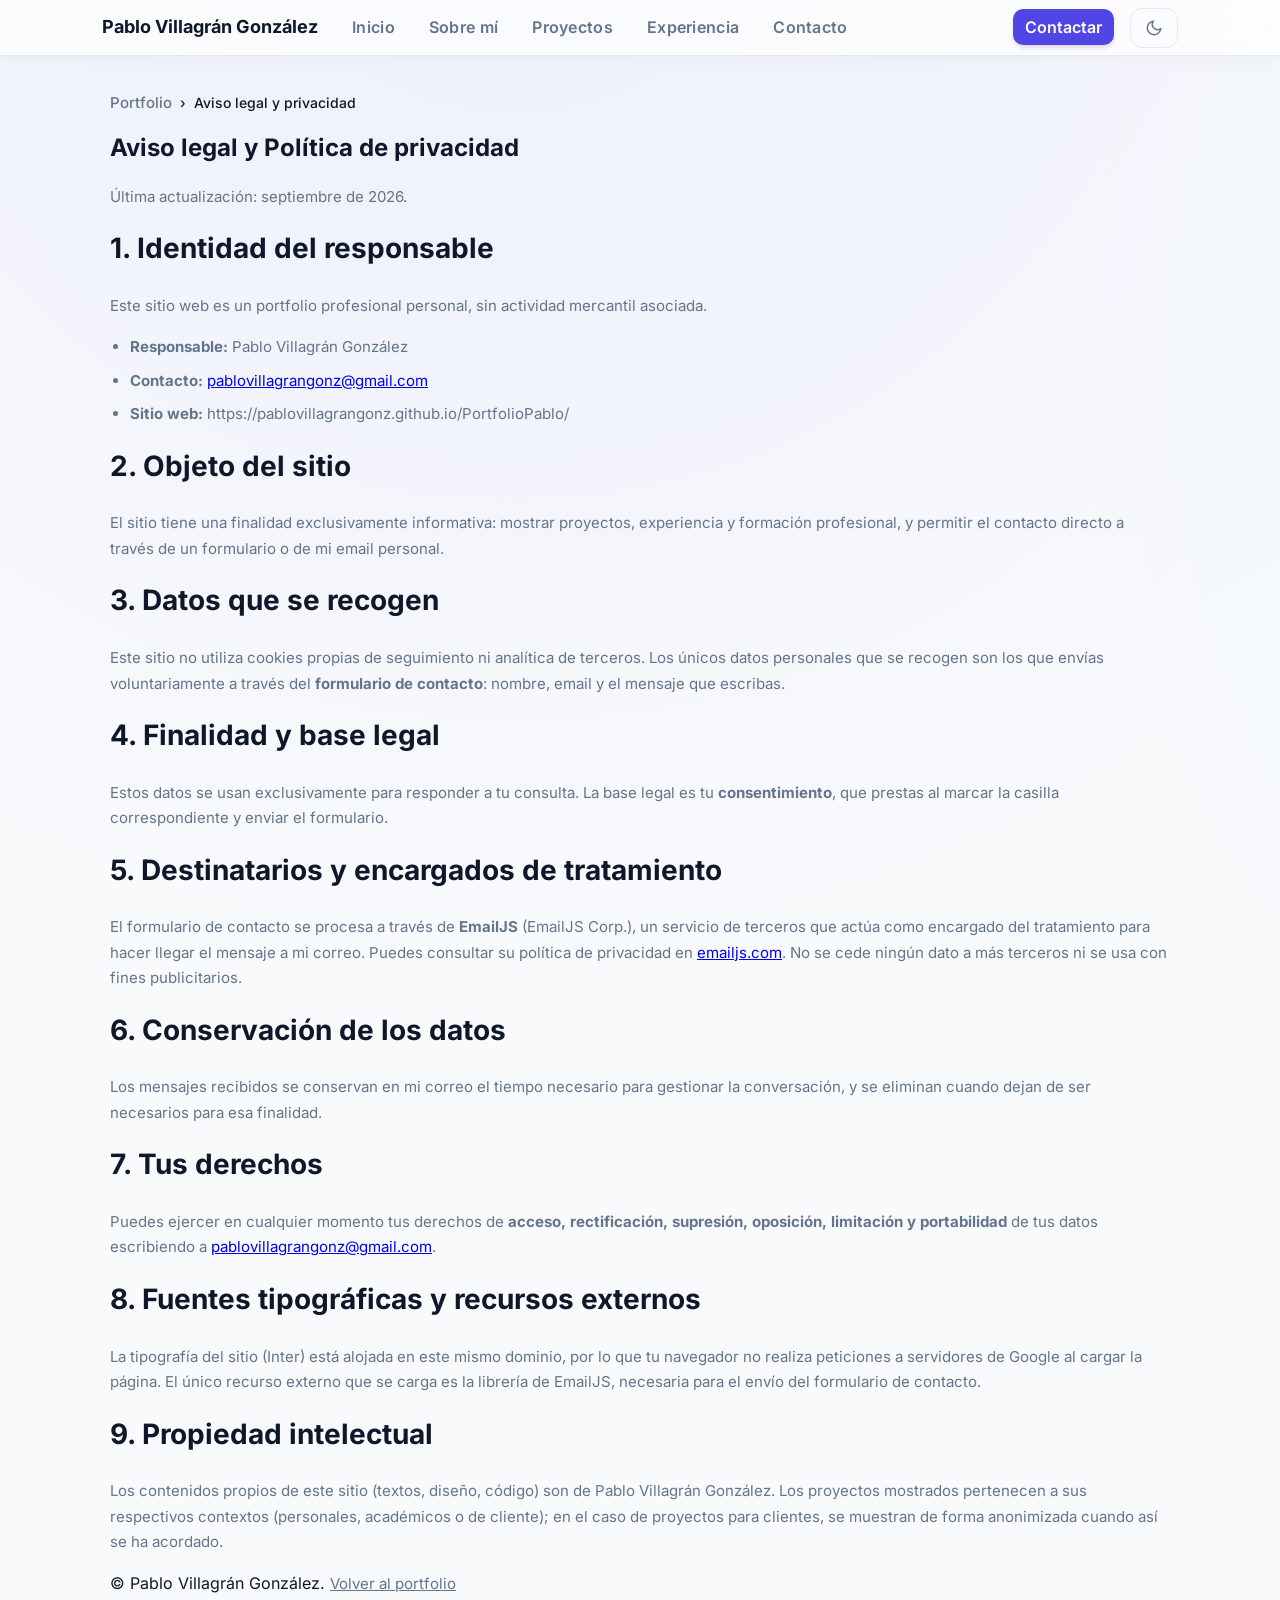
==== commit 5d44ec8d: "Rediseña las páginas de proyecto - Hero con contexto, frase resumen, chips de tecnologías y acciones" ====
--- a/privacidad.html
+++ b/privacidad.html
@@ -17,8 +17,8 @@
   <link rel="apple-touch-icon" sizes="180x180" href="assets/img/apple-touch-icon.png">
 
   <!-- Estilos globales -->
-  <link rel="stylesheet" href="styles.css?v=6">
-  <link rel="stylesheet" href="projects/project-detail.css?v=3">
+  <link rel="stylesheet" href="styles.css?v=7">
+  <link rel="stylesheet" href="projects/project-detail.css?v=6">
 
   <script src="assets/js/theme-toggle.js?v=2"></script>
 
--- a/styles.css
+++ b/styles.css
@@ -889,11 +889,6 @@
 }
 .btn-private svg { width: 16px; height: 16px; }
 
-/* gallery */
-.gallery { display: grid; grid-template-columns: repeat(2, 1fr); gap: 10px; margin-top: 12px; }
-.gallery img { width: 100%; aspect-ratio: 16/9; object-fit: cover; border-radius: 10px; display: block; transition: transform .25s ease; }
-.gallery img:hover { transform: scale(1.03); }
-
 /* ========= TECH PILL COLORS =========
    Color de texto elegido para un contraste mínimo de 4.5:1 sobre el color de cada tecnología */
 /* Web */
@@ -1111,7 +1106,6 @@
 html[data-theme="dark"] .btn-repo { background: #0f1724; border-color: rgba(255,255,255,0.06); color: #e6eef8; box-shadow: 0 6px 20px rgba(0,0,0,0.6); }
 html[data-theme="dark"] .btn-web { background: #059669; color: #fff; box-shadow: 0 6px 18px rgba(5,150,105,0.12); }
 html[data-theme="dark"] .btn-primary { box-shadow: 0 8px 26px rgba(99,102,241,0.12); }
-html[data-theme="dark"] .gallery img:hover { transform: scale(1.03); box-shadow: 0 12px 30px rgba(0,0,0,0.5); }
 
 /* ========= FONDO ========= */
 body {
@@ -1151,87 +1145,3 @@
       transparent 45%
     );
 }
-
-/* ============================
-   COLLAPSIBLE SECTIONS (Galleries & Lists)
-============================ */
-
-.collapse-wrapper {
-  position: relative;
-  max-height: 520px;
-  overflow: hidden;
-  transition: max-height 0.6s cubic-bezier(0.4, 0, 0.2, 1);
-  margin-bottom: 20px;
-  padding: 0 10px; /* Evita que sombras o bordes se corten en los laterales */
-}
-
-.collapse-wrapper.expanded {
-  max-height: 5000px !important;
-}
-
-.collapse-overlay {
-  position: absolute;
-  bottom: 0;
-  left: 0;
-  width: 100%;
-  height: 120px;
-  background: linear-gradient(transparent, var(--bg)); /* Usamos bg por defecto */
-  display: flex;
-  align-items: flex-end;
-  justify-content: center;
-  padding-bottom: 10px;
-  transition: opacity 0.4s ease;
-  z-index: 10;
-}
-
-/* En las páginas de proyecto, las tarjetas usan --card */
-.project-detail-page .collapse-overlay {
-  background: linear-gradient(transparent, var(--card));
-}
-
-.collapse-wrapper.expanded .collapse-overlay {
-  opacity: 0;
-  pointer-events: none;
-}
-
-.btn-show-more {
-  background: var(--bg-2);
-  color: var(--accent);
-  border: 1px solid var(--border);
-  padding: 8px 20px;
-  border-radius: 999px;
-  font-weight: 600;
-  font-size: 14px;
-  cursor: pointer;
-  transition: all 0.2s ease;
-  display: flex;
-  align-items: center;
-  gap: 8px;
-  box-shadow: var(--shadow-1);
-}
-
-.btn-show-more:hover {
-  background: var(--accent);
-  color: #fff;
-  transform: translateY(-2px);
-}
-
-.btn-show-more .icon {
-  transition: transform 0.3s ease;
-}
-
-.collapse-wrapper.expanded + .btn-show-more-container .icon {
-  transform: rotate(180deg);
-}
-
-.btn-show-more-container {
-  display: flex;
-  justify-content: center;
-  margin-bottom: 40px;
-}
-
-@media (max-width: 600px) {
-  .collapse-wrapper {
-    max-height: 400px;
-  }
-}
--- a/projects/project-detail.css
+++ b/projects/project-detail.css
@@ -9,165 +9,197 @@
 }
 
 /* ============================
-   HERO
-============================ */
-
-.detail-hero {
-  max-width: var(--maxw);
-  margin: 0 auto 36px;
-  padding: var(--gap);
-  border-radius: var(--radius);
+   HERO DEL PROYECTO
+============================ */
+.pd-hero {
+  display: grid;
+  grid-template-columns: minmax(0, 1fr) minmax(0, 1.1fr);
+  gap: 40px;
+  align-items: center;
+  padding: 16px 0 32px;
+}
+.pd-eyebrow { margin: 0 0 10px; font-size: 14px; font-weight: 600; color: var(--accent); letter-spacing: 0.2px; }
+.pd-hero h1 { margin: 0 0 12px; font-size: 44px; line-height: 1.1; letter-spacing: -0.5px; }
+.pd-tagline { margin: 0 0 20px; font-size: 17px; line-height: 1.6; color: var(--muted); max-width: 52ch; }
+.pd-hero .skill-chips { margin-bottom: 24px; }
+.pd-hero .skill-chips .chip { font-size: 13px; padding: 5px 10px; }
+
+.pd-actions { display: flex; flex-wrap: wrap; gap: 10px; }
+.pd-actions a, .pd-actions .btn-private {
+  display: inline-flex;
+  align-items: center;
+  justify-content: center;
+  gap: 8px;
+  padding: 11px 18px;
+}
+.pd-actions svg { width: 16px; height: 16px; flex-shrink: 0; }
+
+.pd-hero-media {
+  border-radius: 18px;
+  overflow: hidden;
+  border: 1px solid var(--border);
+  box-shadow: var(--shadow-2);
+  aspect-ratio: 16 / 10;
   background: var(--card);
-  border: 1px solid var(--border);
-  box-shadow: var(--shadow-2);
-}
-
-/* ============================
-   HERO MEDIA & CONTENT
-============================ */
-
-.hero-row {
-  display: grid;
-  grid-template-columns: 1.5fr 1fr;
-  gap: 32px;
-  align-items: center;
-}
-
-.hero-media {
-  border-radius: 12px;
+}
+.pd-hero-media img { width: 100%; height: 100%; object-fit: cover; display: block; }
+
+/* ============================
+   FICHA RÁPIDA
+============================ */
+.pd-facts {
+  display: grid;
+  grid-template-columns: repeat(4, minmax(0, 1fr));
+  margin: 0 0 48px;
+  border-radius: 16px;
+  background: var(--card);
+  border: 1px solid var(--border);
+  box-shadow: var(--shadow-1);
   overflow: hidden;
-  border: 1px solid var(--border);
-  box-shadow: var(--shadow-1);
-}
-
-.hero-media img {
+}
+.pd-facts > div { padding: 18px 20px; border-left: 1px solid var(--border); }
+.pd-facts > div:first-child { border-left: none; }
+.pd-facts dt { font-size: 12px; font-weight: 700; letter-spacing: 0.5px; text-transform: uppercase; color: var(--muted); }
+.pd-facts dd { margin: 4px 0 0; font-size: 15px; font-weight: 600; color: var(--text); line-height: 1.4; }
+
+/* ============================
+   CONTENIDO
+============================ */
+/* Ancho completo para tarjetas y galería; los textos se limitan a una medida cómoda de lectura */
+.pd-section > p, .pd-list, .pd-tabpanel > p { max-width: 78ch; }
+.pd-section { margin-bottom: 48px; }
+.pd-section h2 { font-size: 26px; margin: 0 0 14px; }
+.pd-section > p { color: var(--muted); font-size: 16px; line-height: 1.75; margin: 0 0 14px; }
+.pd-list { margin: 0; padding-left: 20px; color: var(--muted); }
+.pd-list li { margin-bottom: 8px; }
+.pd-list li::marker { color: var(--accent); }
+
+/* Funcionalidades en tarjetas */
+.pd-features {
+  display: grid;
+  grid-template-columns: repeat(2, minmax(0, 1fr));
+  gap: 14px;
+  margin-top: 8px;
+}
+.pd-feature {
+  padding: 18px 20px;
+  border-radius: 14px;
+  background: var(--card);
+  border: 1px solid var(--border);
+  box-shadow: var(--shadow-1);
+  transition: transform .25s ease, border-color .25s ease;
+}
+.pd-feature:hover { transform: translateY(-3px); border-color: color-mix(in srgb, var(--accent) 40%, transparent); }
+.pd-feature h3 { display: flex; align-items: center; gap: 10px; margin: 0 0 6px; font-size: 16px; }
+.pd-feature h3::before {
+  content: "";
+  width: 8px;
+  height: 8px;
+  border-radius: 3px;
+  background: linear-gradient(135deg, var(--accent), #7c6bff);
+  flex-shrink: 0;
+}
+.pd-feature p { margin: 0; font-size: 14px; line-height: 1.6; color: var(--muted); }
+
+/* ============================
+   GALERÍA
+============================ */
+.project-detail-page .gallery {
+  display: grid;
+  grid-template-columns: repeat(3, minmax(0, 1fr));
+  gap: 14px;
+  margin-top: 16px;
+}
+.project-detail-page .gallery.cols-2 { grid-template-columns: repeat(2, minmax(0, 1fr)); }
+.gallery figure { margin: 0; }
+.project-detail-page .gallery img {
+  display: block;
   width: 100%;
   height: auto;
-  display: block;
+  aspect-ratio: 16 / 10;
   object-fit: cover;
-  transition: transform 0.5s cubic-bezier(0.2, 0.9, 0.3, 1);
-}
-
-.hero-media img:hover {
-  transform: scale(1.04);
-}
-
-.hero-cta {
+  object-position: top;
+  border-radius: 12px;
+  border: 1px solid var(--border);
+  box-shadow: var(--shadow-1);
+  cursor: zoom-in;
+  transition: transform .25s ease, box-shadow .25s ease;
+}
+.project-detail-page .gallery img:hover { transform: translateY(-3px); box-shadow: var(--shadow-2); }
+.gallery figcaption { margin-top: 8px; font-size: 13px; color: var(--muted); line-height: 1.4; }
+
+/* Pestañas (galerías por rol) */
+.pd-tabs { display: flex; flex-wrap: wrap; gap: 6px; padding: 4px; margin-top: 8px; border-radius: 12px; background: var(--bg-2); border: 1px solid var(--border); width: fit-content; max-width: 100%; }
+.pd-tab {
+  padding: 8px 14px;
+  border: none;
+  border-radius: 9px;
+  background: transparent;
+  color: var(--muted);
+  font: inherit;
+  font-size: 14px;
+  font-weight: 600;
+  cursor: pointer;
+  transition: background-color .2s ease, color .2s ease;
+}
+.pd-tab:hover { color: var(--text); }
+.pd-tab[aria-selected="true"] { background: var(--card); color: var(--accent); box-shadow: var(--shadow-1); }
+.pd-tab:focus-visible { outline: 3px solid rgba(99,102,241,0.3); outline-offset: 2px; }
+.pd-tabpanel > p { color: var(--muted); font-size: 15px; margin: 16px 0 0; }
+
+/* ============================
+   CIERRE
+============================ */
+.pd-next {
   display: flex;
-  flex-direction: column;
-  gap: 16px;
-}
-
-/* ============================
-   GRID DE CONTENIDO
-============================ */
-
-.detail-grid {
-  display: grid;
-  grid-template-columns: 1fr 320px;
-  gap: 40px;
-  margin-top: 40px;
-  align-items: start;
-}
-
-.detail-section {
-  padding: 0;
-}
-
-.detail-section h2 {
-  font-size: 32px;
-  margin-bottom: 20px;
-}
-
-.detail-section h3 {
-  font-size: 22px;
-  margin-top: 32px;
-  margin-bottom: 12px;
-}
-
-.detail-section h4 {
-  font-size: 18px;
-  margin-top: 24px;
-  color: var(--text);
-}
-
-.detail-section p,
-.detail-section ul {
-  margin-bottom: 16px;
-}
-
-.detail-section ul {
-  padding-left: 20px;
-}
-
-.detail-section li {
-  margin-bottom: 8px;
-}
-
-/* ============================
-   PANEL LATERAL (CARD)
-============================ */
-
-.panel.card {
-  position: sticky;
-  top: calc(var(--header-h) + 24px);
-  padding: 24px;
-  background: var(--card);
-  border: 1px solid var(--border);
-  border-radius: var(--radius);
-  box-shadow: var(--shadow-1);
-}
-
-.panel h3 {
-  font-size: 18px;
-  margin-bottom: 12px;
-}
-
-.panel .btn-repo,
-.panel .btn-primary,
-.panel .btn-web {
-  width: 100%;
-  text-align: center;
-  justify-content: center;
-}
+  align-items: center;
+  justify-content: space-between;
+  flex-wrap: wrap;
+  gap: 20px;
+  margin: 8px 0 24px;
+  padding: 28px;
+  border-radius: 18px;
+  background:
+    linear-gradient(135deg, color-mix(in srgb, var(--accent) 12%, transparent), transparent 60%),
+    var(--card);
+  border: 1px solid var(--border);
+  box-shadow: var(--shadow-1);
+}
+.pd-next h2 { margin: 0 0 4px; font-size: 22px; }
+.pd-next p { margin: 0; color: var(--muted); }
+.pd-next .pd-actions .btn-outline { border-color: var(--accent); }
 
 /* ============================
    RESPONSIVE
 ============================ */
-
 @media (max-width: 980px) {
-  .hero-row,
-  .detail-grid {
-    grid-template-columns: 1fr;
-    gap: 32px;
-  }
-
-  .hero-cta {
-    text-align: left !important;
-  }
-
-  .hero-cta div {
-    text-align: left !important;
-  }
-
-  .panel.card {
-    position: static;
-  }
-
-  .detail-section h2 {
-    font-size: 28px;
-  }
+  .pd-hero { grid-template-columns: 1fr; gap: 28px; }
+  .pd-hero-media { order: -1; }
+  .pd-facts { grid-template-columns: repeat(2, minmax(0, 1fr)); }
+  .pd-facts > div:nth-child(3) { border-left: none; }
+  .pd-facts > div:nth-child(n+3) { border-top: 1px solid var(--border); }
+  .project-detail-page .gallery { grid-template-columns: repeat(2, minmax(0, 1fr)); }
 }
 
 @media (max-width: 600px) {
-  .detail-hero {
-    padding: 16px;
-  }
-
-  .gallery {
-    grid-template-columns: 1fr;
-  }
-}
+  .pd-hero { padding-top: 4px; }
+  .pd-hero h1 { font-size: 34px; }
+  .pd-tagline { font-size: 16px; }
+  .pd-actions { display: grid; grid-template-columns: 1fr; }
+  .pd-features { grid-template-columns: 1fr; }
+  .project-detail-page .gallery, .project-detail-page .gallery.cols-2 { grid-template-columns: 1fr; }
+  .pd-next { padding: 22px; }
+  .pd-next .pd-actions { width: 100%; }
+}
+
+/* ============================
+   PÁGINAS DE TEXTO (privacidad)
+============================ */
+.detail-section h2 { font-size: 28px; margin-bottom: 20px; }
+.detail-section h3 { font-size: 22px; margin-top: 32px; margin-bottom: 12px; }
+.detail-section p, .detail-section ul { margin-bottom: 16px; }
+.detail-section ul { padding-left: 20px; }
+.detail-section li { margin-bottom: 8px; }
 
 /* ============================
    LIGHTBOX
@@ -187,11 +219,20 @@
 
 .lightbox.open {
   display: flex;
+  flex-direction: column;
+  gap: 14px;
+}
+
+.lightbox-caption {
+  margin: 0;
+  color: rgba(255, 255, 255, 0.85);
+  font-size: 14px;
+  text-align: center;
 }
 
 .lightbox-img {
   max-width: 100%;
-  max-height: 90vh;
+  max-height: 82vh;
   border-radius: 8px;
   box-shadow: 0 20px 60px rgba(0, 0, 0, 0.5);
   object-fit: contain;
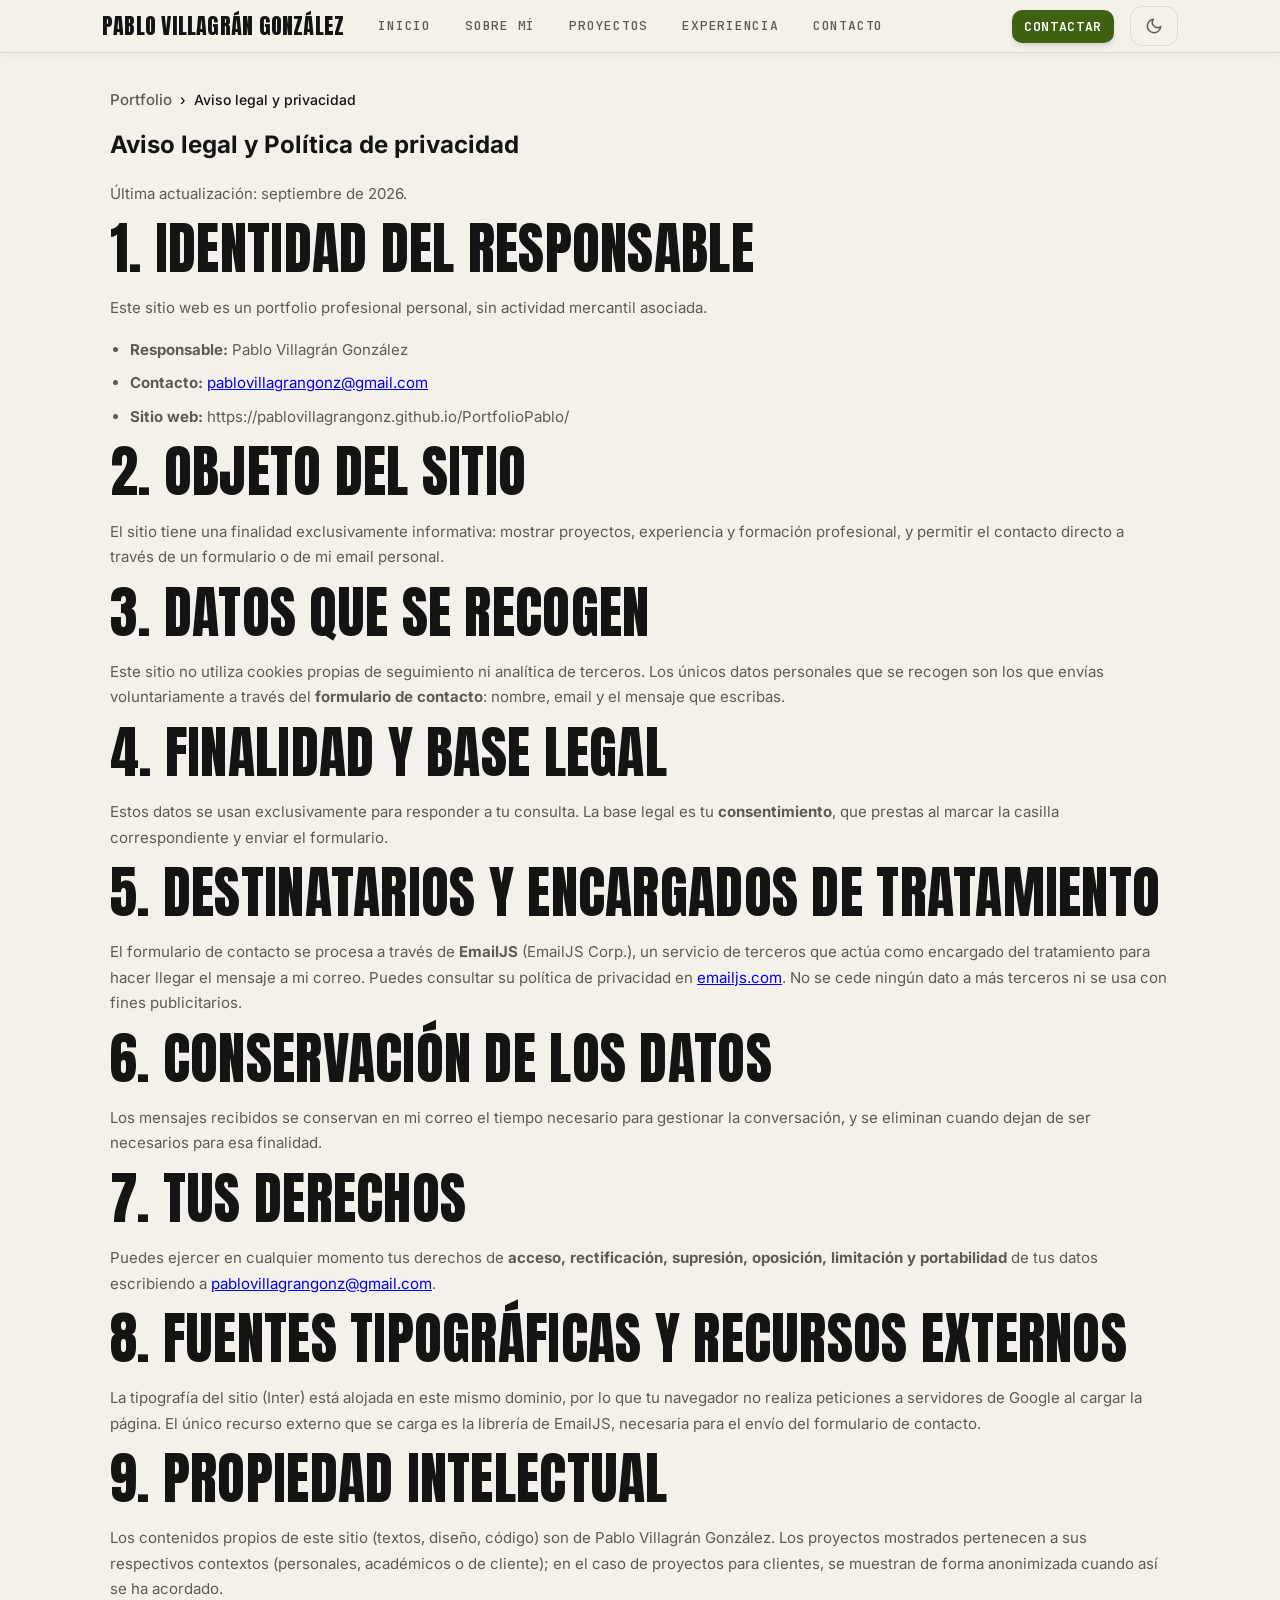
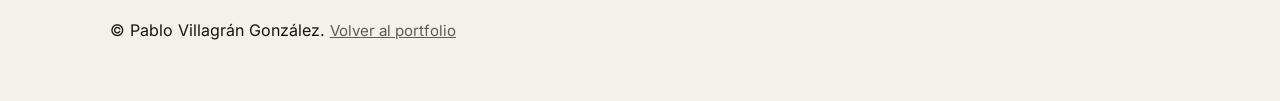
==== commit 75d2e3f9: "Nueva identidad visual: tipografía Anton + JetBrains Mono y paleta cálida Titulares en Anton, etique" ====
--- a/privacidad.html
+++ b/privacidad.html
@@ -17,8 +17,8 @@
   <link rel="apple-touch-icon" sizes="180x180" href="assets/img/apple-touch-icon.png">
 
   <!-- Estilos globales -->
-  <link rel="stylesheet" href="styles.css?v=7">
-  <link rel="stylesheet" href="projects/project-detail.css?v=6">
+  <link rel="stylesheet" href="styles.css?v=8">
+  <link rel="stylesheet" href="projects/project-detail.css?v=7">
 
   <script src="assets/js/theme-toggle.js?v=2"></script>
 
--- a/styles.css
+++ b/styles.css
@@ -9,22 +9,44 @@
   src: url('assets/fonts/inter-variable.woff2') format('woff2');
   unicode-range: U+0000-00FF, U+0131, U+0152-0153, U+02BB-02BC, U+02C6, U+02DA, U+02DC, U+0304, U+0308, U+0329, U+2000-206F, U+20AC, U+2122, U+2191, U+2193, U+2212, U+2215, U+FEFF, U+FFFD;
 }
+/* Titulares: condensada y muy gruesa (solo h1/h2 y cifras grandes) */
+@font-face {
+  font-family: 'Anton';
+  font-style: normal;
+  font-weight: 400;
+  font-display: swap;
+  src: url('assets/fonts/anton-latin.woff2') format('woff2');
+  unicode-range: U+0000-00FF, U+0131, U+0152-0153, U+02BB-02BC, U+02C6, U+02DA, U+02DC, U+0304, U+0308, U+0329, U+2000-206F, U+20AC, U+2122, U+2191, U+2193, U+2212, U+2215, U+FEFF, U+FFFD;
+}
+/* Etiquetas, fechas y datos: monoespaciada */
+@font-face {
+  font-family: 'JetBrains Mono';
+  font-style: normal;
+  font-weight: 400 700;
+  font-display: swap;
+  src: url('assets/fonts/jetbrains-mono-variable.woff2') format('woff2');
+  unicode-range: U+0000-00FF, U+0131, U+0152-0153, U+02BB-02BC, U+02C6, U+02DA, U+02DC, U+0304, U+0308, U+0329, U+2000-206F, U+20AC, U+2122, U+2191, U+2193, U+2212, U+2215, U+FEFF, U+FFFD;
+}
 
 /* ============================
    VARIABLES GLOBALES
    ============================ */
 :root {
-  --bg: #f8fafc;
-  --bg-2: #f1f5f9;
-  --card: #ffffff;
-
-  --text: #0f172a;
-  --muted: #64748b;
-
-  --accent: #4f46e5;
+  --bg: #f4f1ea;
+  --bg-2: #ebe7dd;
+  --card: #fbfaf7;
+
+  --text: #141413;
+  --muted: #5c5b54;
+
+  --accent: #3f6212;
   --accent-contrast: #ffffff;
 
-  --glass: rgba(255, 255, 255, 0.7);
+  --glass: rgba(244, 241, 234, 0.82);
+
+  --font-sans: 'Inter', system-ui, Arial, sans-serif;
+  --font-display: 'Anton', Impact, 'Arial Narrow', sans-serif;
+  --font-mono: 'JetBrains Mono', ui-monospace, SFMono-Regular, Menlo, monospace;
   --radius: 14px;
   --maxw: 1100px;
   --gap: 24px;
@@ -32,7 +54,7 @@
   --shadow-1: 0 4px 6px -1px rgba(0, 0, 0, 0.1), 0 2px 4px -1px rgba(0, 0, 0, 0.06);
   --shadow-2: 0 10px 15px -3px rgba(0, 0, 0, 0.1), 0 4px 6px -2px rgba(0, 0, 0, 0.05);
 
-  --border: rgba(15, 23, 42, 0.08);
+  --border: rgba(20, 20, 19, 0.1);
 
   --project-media-h: 500px;
   --header-h: 72px; /* altura estimada del header (ajusta si tu header real varía) */
@@ -43,23 +65,23 @@
 
 /* Dark overrides */
 html[data-theme="dark"] {
-  --bg: #0b0f19;
-  --bg-2: #0f172a;
-
-  --card: #121826;
-
-  --text: #f8fafc;
-  --muted: #94a3b8;
-
-  --accent: #818cf8;
-  --accent-contrast: #ffffff;
-
-  --glass: rgba(18, 24, 38, 0.8);
+  --bg: #111110;
+  --bg-2: #1b1b19;
+
+  --card: #181816;
+
+  --text: #ede9df;
+  --muted: #a3a198;
+
+  --accent: #c8f07c;
+  --accent-contrast: #111110;
+
+  --glass: rgba(17, 17, 16, 0.82);
 
   --shadow-1: 0 10px 30px rgba(0, 0, 0, 0.5);
   --shadow-2: 0 20px 50px rgba(0, 0, 0, 0.6);
 
-  --border: rgba(255, 255, 255, 0.08);
+  --border: rgba(237, 233, 223, 0.1);
 }
 
 /* ========= RESET / BASE ========= */
@@ -67,7 +89,7 @@
 html, body { height: 100%; }
 body {
   margin: 0;
-  font-family: 'Inter', system-ui, Arial, sans-serif;
+  font-family: var(--font-sans);
   color: var(--text);
   background-color: var(--bg);
   -webkit-font-smoothing: antialiased;
@@ -135,7 +157,7 @@
   top: 0;
   left: 0;
   height: 3px;
-  background: linear-gradient(90deg, var(--accent), #7c6bff);
+  background: var(--accent);
   width: 0%;
   z-index: 1000;
   transition: width 0.1s ease-out;
@@ -155,8 +177,11 @@
 }
 
 .brand {
-  font-weight: 700;
-  font-size: 18px;
+  font-family: var(--font-display);
+  font-weight: 400;
+  font-size: 22px;
+  letter-spacing: 0.01em;
+  text-transform: uppercase;
   color: var(--text);
   margin-right: 8px;
   text-decoration: none;
@@ -177,9 +202,11 @@
 
 /* Tamaño/estilo de los enlaces del menú */
 .nav-links a {
-  font-size: 16px !important;      /* aumentado para mejor legibilidad */
-  font-weight: 600 !important;
-  letter-spacing: 0.3px;
+  font-family: var(--font-mono);
+  font-size: 13px !important;
+  font-weight: 500 !important;
+  letter-spacing: 0.06em;
+  text-transform: uppercase;
   padding: 8px 10px !important;
   color: var(--muted) !important;
   border-radius: 8px;
@@ -354,6 +381,12 @@
 main.wrap { padding-top: 32px; }
 
 /* ========= BOTONES ========= */
+.btn, .btn-outline, .btn-primary, .btn-repo, .btn-web, .btn-private {
+  font-family: var(--font-mono);
+  font-size: 13px !important;
+  letter-spacing: 0.05em;
+  text-transform: uppercase;
+}
 .btn {
   background: var(--accent);
   color: var(--accent-contrast);
@@ -394,7 +427,25 @@
   align-items: center;
   padding: 48px 0;
 }
-.hero-left h1 { font-size: 40px; margin: 0 0 10px; }
+.hero-left h1 {
+  font-family: var(--font-display);
+  font-weight: 400;
+  font-size: clamp(48px, 6.4vw, 80px);
+  line-height: 0.95;
+  letter-spacing: 0.005em;
+  text-transform: uppercase;
+  margin: 0 0 22px;
+}
+.hero-left h1 .accent { display: block; }
+.hero-hello {
+  display: block;
+  margin-bottom: 14px;
+  font-family: var(--font-mono);
+  font-size: 13px;
+  font-weight: 500;
+  letter-spacing: 0.08em;
+  color: var(--muted);
+}
 .accent { color: var(--accent); }
 .lead { color: var(--muted); margin: 0 0 18px; max-width: 60ch; }
 .actions { display: flex; gap: 12px; flex-wrap: wrap; }
@@ -406,8 +457,11 @@
   display: inline-flex;
   align-items: center;
   gap: 8px;
-  font-size: 14px;
-  font-weight: 600;
+  font-family: var(--font-mono);
+  font-size: 12px;
+  font-weight: 500;
+  letter-spacing: 0.06em;
+  text-transform: uppercase;
   color: var(--muted);
 }
 .availability-dot {
@@ -458,7 +512,15 @@
 
 /* ========= SECCIONES ========= */
 .section { padding: 48px 0; }
-h2 { margin: 0 0 18px; font-size: 28px; }
+h2 {
+  margin: 0 0 24px;
+  font-family: var(--font-display);
+  font-weight: 400;
+  font-size: clamp(40px, 6vw, 72px);
+  line-height: 0.95;
+  letter-spacing: 0.005em;
+  text-transform: uppercase;
+}
 .muted { color: var(--muted); font-size: 15px; }
 
 /* ========= TECNOLOGÍAS (tarjetas por categoría) ========= */
@@ -501,12 +563,13 @@
   margin-left: auto;
   padding: 3px 10px;
   border-radius: 999px;
+  font-family: var(--font-mono);
   font-size: 11px;
-  font-weight: 700;
-  letter-spacing: 0.4px;
+  font-weight: 600;
+  letter-spacing: 0.06em;
   text-transform: uppercase;
   color: var(--accent-contrast);
-  background: linear-gradient(90deg, var(--accent), #7c6bff);
+  background: var(--accent);
   white-space: nowrap;
 }
 .skill-chips { list-style: none; margin: 0; padding: 0; display: flex; flex-wrap: wrap; gap: 8px; }
@@ -517,8 +580,9 @@
   gap: 8px;
   padding: 6px 12px;
   border-radius: 10px;
-  font-size: 14px;
-  font-weight: 600;
+  font-family: var(--font-mono);
+  font-size: 13px;
+  font-weight: 500;
   color: var(--text);
   background: var(--bg-2);
   border: 1px solid var(--border);
@@ -574,7 +638,7 @@
   left: -47px; /* Centrado exacto: -40px (padding) - 7px (mitad del dot) */
   top: 6px;
   border: 3px solid var(--bg);
-  box-shadow: 0 0 0 4px rgba(79, 70, 229, 0.1);
+  box-shadow: 0 0 0 4px color-mix(in srgb, var(--accent) 10%, transparent);
   z-index: 2;
   transition: all 0.3s cubic-bezier(0.175, 0.885, 0.32, 1.275);
 }
@@ -608,9 +672,11 @@
   margin-bottom: 8px;
   padding: 3px 10px;
   border-radius: 999px;
+  font-family: var(--font-mono);
   font-size: 12px;
-  font-weight: 700;
-  letter-spacing: 0.3px;
+  font-weight: 600;
+  letter-spacing: 0.04em;
+  text-transform: uppercase;
   color: var(--accent);
   background: color-mix(in srgb, var(--accent) 10%, transparent);
   border: 1px solid color-mix(in srgb, var(--accent) 22%, transparent);
@@ -645,7 +711,7 @@
 }
 .tl-details[open] summary::after { transform: translateY(2px) rotate(-135deg); }
 .tl-details summary:hover { text-decoration: underline; text-underline-offset: 3px; }
-.tl-details summary:focus-visible { outline: 3px solid rgba(99,102,241,0.25); outline-offset: 3px; border-radius: 6px; }
+.tl-details summary:focus-visible { outline: 3px solid color-mix(in srgb, var(--accent) 25%, transparent); outline-offset: 3px; border-radius: 6px; }
 .tl-details .tl-less, .tl-details[open] .tl-more { display: none; }
 .tl-details[open] .tl-less { display: inline; }
 /* El contenido aparece debajo del botón al abrir */
@@ -728,7 +794,7 @@
 .project-header { display: flex; flex-direction: column; gap: 6px; }
 .project-header h3 { margin: 0; font-size: 22px; }
 /* Fecha, contexto y autoría del proyecto */
-.project-context { margin: 0; font-size: 13px; font-weight: 600; color: var(--accent); letter-spacing: 0.2px; }
+.project-context { margin: 0; font-family: var(--font-mono); font-size: 12px; font-weight: 500; color: var(--accent); letter-spacing: 0.04em; text-transform: uppercase; }
 .project-desc { color: var(--muted); font-size: 15px; line-height: 1.6; margin: 0; }
 
 /* tags */
@@ -764,13 +830,13 @@
   padding: 10px 18px;
   border-radius: 14px;
   border: none;
-  background: linear-gradient(90deg, var(--accent), #7c6bff);
-  color: white;
+  background: var(--accent);
+  color: var(--accent-contrast);
   font-weight: 700;
   font-size: 15px;
   cursor: pointer;
   text-decoration: none;
-  box-shadow: 0 8px 26px rgba(79,70,229,0.12);
+  box-shadow: 0 8px 26px color-mix(in srgb, var(--accent) 12%, transparent);
   position: relative;
   overflow: hidden;
   transition: all 0.3s cubic-bezier(0.4, 0, 0.2, 1);
@@ -800,7 +866,7 @@
 
 .btn-primary:hover {
   transform: translateY(-3px) scale(1.05);
-  box-shadow: 0 12px 24px rgba(79, 70, 229, 0.3);
+  box-shadow: 0 12px 24px color-mix(in srgb, var(--accent) 30%, transparent);
   filter: brightness(1.05);
 }
 
@@ -839,8 +905,9 @@
   gap: 6px;
   padding: 3px 10px;
   border-radius: 6px;
+  font-family: var(--font-mono);
   font-size: 12px;
-  font-weight: 600;
+  font-weight: 500;
   background: var(--bg-2);
   color: var(--muted);
   border: 1px solid var(--border);
@@ -901,7 +968,7 @@
 .tech-spring { --tech: #6db33f; background: #6db33f; color: #111; border-color: rgba(109,179,63,0.18); }
 .tech-mysql  { --tech: #00618a; background: #00618a; color: #fff; border-color: rgba(0,97,138,0.18); }
 .tech-jwt    { --tech: #000000; background: #000000; color: #fff; border-color: rgba(0,0,0,0.18); }
-.tech-rest   { --tech: #4f46e5; background: #4f46e5; color: #fff; border-color: rgba(99,102,241,0.18); }
+.tech-rest   { --tech: #4f46e5; background: #4f46e5; color: #fff; border-color: color-mix(in srgb, var(--accent) 18%, transparent); }
 .tech-websocket { --tech: #ec4899; background: #ec4899; color: #111; border-color: rgba(236,72,153,0.18); }
 
 /* Móvil */
@@ -948,19 +1015,19 @@
 #contact-form input::placeholder, #contact-form textarea::placeholder { color: var(--muted); opacity: .9; }
 #contact-form input:focus, #contact-form textarea:focus {
   border-color: var(--accent);
-  box-shadow: 0 6px 20px rgba(79,70,229,0.06);
+  box-shadow: 0 6px 20px color-mix(in srgb, var(--accent) 6%, transparent);
   transform: translateY(-1px);
 }
 #contact-form .btn {
   align-self: flex-start;
   padding: 10px 16px;
   border-radius: 12px;
-  background: linear-gradient(90deg, var(--accent), #7c6bff);
+  background: var(--accent);
   color: var(--accent-contrast);
   border: none;
   font-weight: 700;
   cursor: pointer;
-  box-shadow: 0 8px 26px rgba(79,70,229,0.12);
+  box-shadow: 0 8px 26px color-mix(in srgb, var(--accent) 12%, transparent);
 }
 #contact-form .btn:hover { transform: translateY(-3px); filter: brightness(.98); }
 
@@ -1005,12 +1072,12 @@
 
 /* ========= FOCUS / ACCESSIBILITY ========= */
 .btn:focus, .btn-ghost:focus, .btn-repo:focus, .btn-web:focus, .btn-primary:focus, .tech-pill:focus {
-  outline: 3px solid rgba(99,102,241,0.18);
+  outline: 3px solid color-mix(in srgb, var(--accent) 18%, transparent);
   outline-offset: 3px;
-  box-shadow: 0 8px 20px rgba(99,102,241,0.06);
+  box-shadow: 0 8px 20px color-mix(in srgb, var(--accent) 6%, transparent);
 }
 #contact-form input:focus, #contact-form textarea:focus {
-  outline: 3px solid rgba(99,102,241,0.12);
+  outline: 3px solid color-mix(in srgb, var(--accent) 12%, transparent);
   outline-offset: 2px;
 }
 
@@ -1040,7 +1107,7 @@
   }
   .hero-left { display: contents; }
   .hero-right { grid-area: photo; }
-  .hero-left h1 { grid-area: title; font-size: 38px; line-height: 1.15; margin: 0; }
+  .hero-left h1 { grid-area: title; font-size: clamp(40px, 7vw, 60px); line-height: 0.95; margin: 0; }
   .hero-left h1 .accent { display: block; }
   .lead { grid-area: lead; margin: 24px 0 24px; max-width: none; }
   .actions { grid-area: cta; }
@@ -1060,7 +1127,7 @@
 }
 
 @media (max-width: 560px) {
-  h2 { font-size: 24px; }
+  h2 { font-size: 38px; }
 }
 
 /* Móvil: misma estructura, más compacta, y CTAs a ancho completo */
@@ -1068,7 +1135,7 @@
   main.wrap { padding-top: 24px; }
   .hero { column-gap: 16px; padding: 8px 0 36px; }
   .avatar { width: 96px; height: 96px; border-radius: 50%; }
-  .hero-left h1 { font-size: 26px; }
+  .hero-left h1 { font-size: clamp(30px, 8.5vw, 44px); }
   .lead { margin: 18px 0 22px; font-size: 15px; }
   .actions { display: grid; grid-template-columns: 1fr 1fr; gap: 10px; }
   .actions a { display: flex; align-items: center; justify-content: center; padding: 12px; }
@@ -1089,7 +1156,7 @@
 
 @media (max-width: 360px) {
   .avatar { width: 80px; height: 80px; }
-  .hero-left h1 { font-size: 23px; }
+  .hero-left h1 { font-size: 28px; }
 }
 
 /* Aparición al hacer scroll */
@@ -1105,43 +1172,8 @@
 /* Ajustes de modo oscuro para algunos controles */
 html[data-theme="dark"] .btn-repo { background: #0f1724; border-color: rgba(255,255,255,0.06); color: #e6eef8; box-shadow: 0 6px 20px rgba(0,0,0,0.6); }
 html[data-theme="dark"] .btn-web { background: #059669; color: #fff; box-shadow: 0 6px 18px rgba(5,150,105,0.12); }
-html[data-theme="dark"] .btn-primary { box-shadow: 0 8px 26px rgba(99,102,241,0.12); }
-
-/* ========= FONDO ========= */
-body {
-  background-attachment: fixed;
-  background-image:
-    radial-gradient(
-      circle at 20% -10%,
-      rgba(99, 102, 241, 0.08),
-      transparent 40%
-    ),
-    radial-gradient(
-      circle at 80% 20%,
-      rgba(16, 185, 129, 0.05),
-      transparent 40%
-    );
-  background-color: var(--bg);
-  background-size: 200% 200%;
-  animation: gradientBG 15s ease infinite;
-}
-
-@keyframes gradientBG {
-  0% { background-position: 0% 50%; }
-  50% { background-position: 100% 50%; }
-  100% { background-position: 0% 50%; }
-}
-
-html[data-theme="dark"] body {
-  background-image:
-    radial-gradient(
-      circle at 20% -10%,
-      rgba(99, 102, 241, 0.15),
-      transparent 45%
-    ),
-    radial-gradient(
-      circle at 80% 20%,
-      rgba(16, 185, 129, 0.1),
-      transparent 45%
-    );
-}
+html[data-theme="dark"] .btn-primary { box-shadow: 0 8px 26px color-mix(in srgb, var(--accent) 12%, transparent); }
+
+/* ========= FONDO =========
+   Fondo plano y cálido: la personalidad la ponen la tipografía y el acento */
+body { background-color: var(--bg); }
--- a/projects/project-detail.css
+++ b/projects/project-detail.css
@@ -18,8 +18,8 @@
   align-items: center;
   padding: 16px 0 32px;
 }
-.pd-eyebrow { margin: 0 0 10px; font-size: 14px; font-weight: 600; color: var(--accent); letter-spacing: 0.2px; }
-.pd-hero h1 { margin: 0 0 12px; font-size: 44px; line-height: 1.1; letter-spacing: -0.5px; }
+.pd-eyebrow { margin: 0 0 14px; font-family: var(--font-mono); font-size: 12px; font-weight: 500; color: var(--accent); letter-spacing: 0.06em; text-transform: uppercase; }
+.pd-hero h1 { margin: 0 0 16px; font-family: var(--font-display); font-weight: 400; font-size: clamp(56px, 8vw, 96px); line-height: 0.95; letter-spacing: 0.005em; text-transform: uppercase; }
 .pd-tagline { margin: 0 0 20px; font-size: 17px; line-height: 1.6; color: var(--muted); max-width: 52ch; }
 .pd-hero .skill-chips { margin-bottom: 24px; }
 .pd-hero .skill-chips .chip { font-size: 13px; padding: 5px 10px; }
@@ -59,7 +59,7 @@
 }
 .pd-facts > div { padding: 18px 20px; border-left: 1px solid var(--border); }
 .pd-facts > div:first-child { border-left: none; }
-.pd-facts dt { font-size: 12px; font-weight: 700; letter-spacing: 0.5px; text-transform: uppercase; color: var(--muted); }
+.pd-facts dt { font-family: var(--font-mono); font-size: 11px; font-weight: 500; letter-spacing: 0.08em; text-transform: uppercase; color: var(--muted); }
 .pd-facts dd { margin: 4px 0 0; font-size: 15px; font-weight: 600; color: var(--text); line-height: 1.4; }
 
 /* ============================
@@ -68,7 +68,7 @@
 /* Ancho completo para tarjetas y galería; los textos se limitan a una medida cómoda de lectura */
 .pd-section > p, .pd-list, .pd-tabpanel > p { max-width: 78ch; }
 .pd-section { margin-bottom: 48px; }
-.pd-section h2 { font-size: 26px; margin: 0 0 14px; }
+.pd-section h2 { font-size: clamp(36px, 5vw, 56px); margin: 0 0 18px; }
 .pd-section > p { color: var(--muted); font-size: 16px; line-height: 1.75; margin: 0 0 14px; }
 .pd-list { margin: 0; padding-left: 20px; color: var(--muted); }
 .pd-list li { margin-bottom: 8px; }
@@ -96,7 +96,7 @@
   width: 8px;
   height: 8px;
   border-radius: 3px;
-  background: linear-gradient(135deg, var(--accent), #7c6bff);
+  background: var(--accent);
   flex-shrink: 0;
 }
 .pd-feature p { margin: 0; font-size: 14px; line-height: 1.6; color: var(--muted); }
@@ -144,7 +144,7 @@
 }
 .pd-tab:hover { color: var(--text); }
 .pd-tab[aria-selected="true"] { background: var(--card); color: var(--accent); box-shadow: var(--shadow-1); }
-.pd-tab:focus-visible { outline: 3px solid rgba(99,102,241,0.3); outline-offset: 2px; }
+.pd-tab:focus-visible { outline: 3px solid color-mix(in srgb, var(--accent) 30%, transparent); outline-offset: 2px; }
 .pd-tabpanel > p { color: var(--muted); font-size: 15px; margin: 16px 0 0; }
 
 /* ============================
@@ -165,7 +165,7 @@
   border: 1px solid var(--border);
   box-shadow: var(--shadow-1);
 }
-.pd-next h2 { margin: 0 0 4px; font-size: 22px; }
+.pd-next h2 { margin: 0 0 8px; font-size: clamp(36px, 5vw, 56px); }
 .pd-next p { margin: 0; color: var(--muted); }
 .pd-next .pd-actions .btn-outline { border-color: var(--accent); }
 
@@ -183,7 +183,7 @@
 
 @media (max-width: 600px) {
   .pd-hero { padding-top: 4px; }
-  .pd-hero h1 { font-size: 34px; }
+  .pd-hero h1 { font-size: 52px; }
   .pd-tagline { font-size: 16px; }
   .pd-actions { display: grid; grid-template-columns: 1fr; }
   .pd-features { grid-template-columns: 1fr; }
@@ -195,7 +195,7 @@
 /* ============================
    PÁGINAS DE TEXTO (privacidad)
 ============================ */
-.detail-section h2 { font-size: 28px; margin-bottom: 20px; }
+.detail-section h2 { font-size: clamp(36px, 5vw, 56px); margin-bottom: 20px; }
 .detail-section h3 { font-size: 22px; margin-top: 32px; margin-bottom: 12px; }
 .detail-section p, .detail-section ul { margin-bottom: 16px; }
 .detail-section ul { padding-left: 20px; }
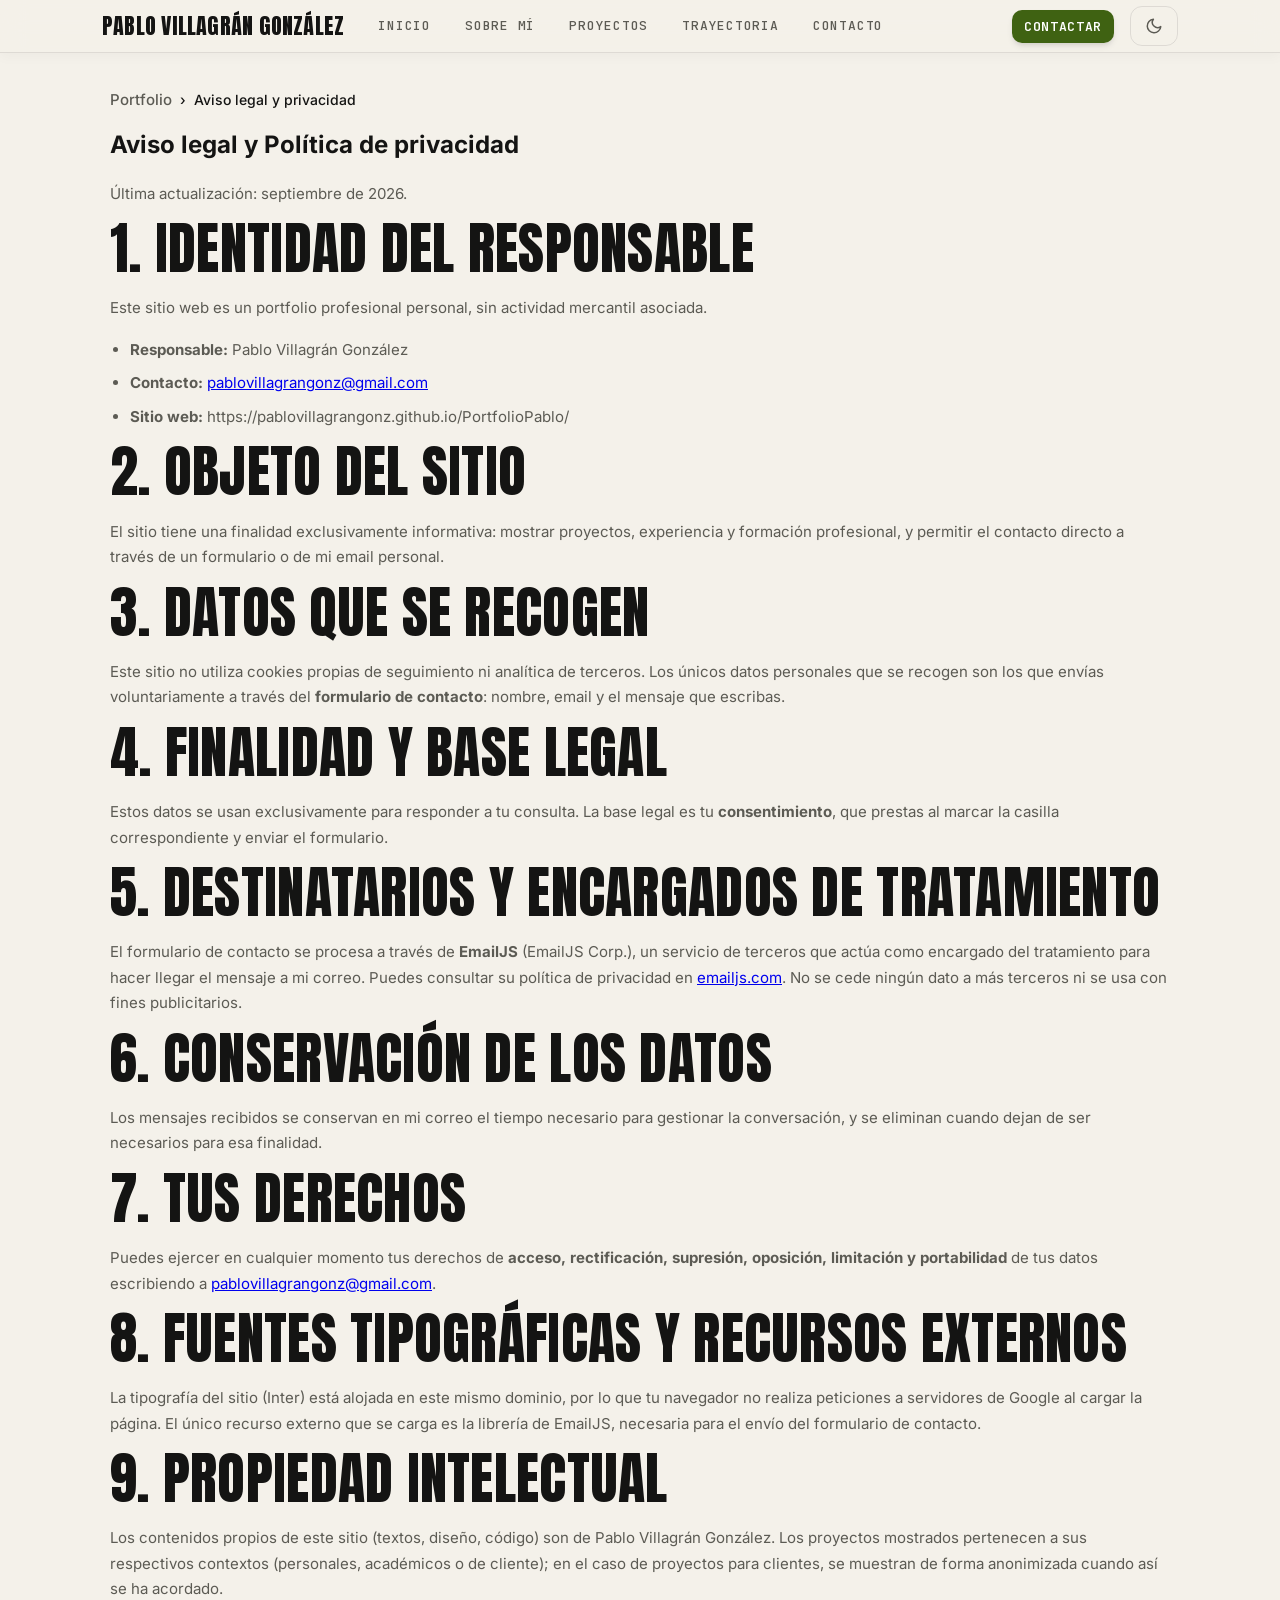
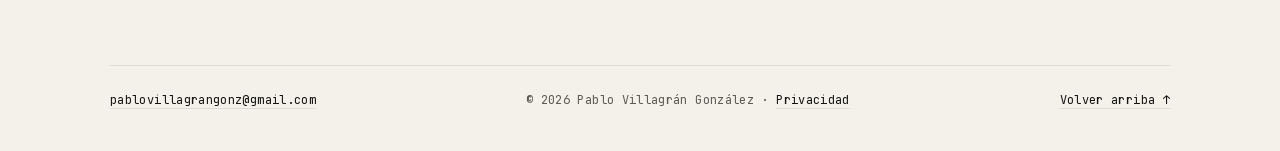
==== commit fb9f440e: "Trayectoria numerada, cierre de contacto grande y botón volver arriba - Experiencia y formación como" ====
--- a/privacidad.html
+++ b/privacidad.html
@@ -17,7 +17,7 @@
   <link rel="apple-touch-icon" sizes="180x180" href="assets/img/apple-touch-icon.png">
 
   <!-- Estilos globales -->
-  <link rel="stylesheet" href="styles.css?v=8">
+  <link rel="stylesheet" href="styles.css?v=9">
   <link rel="stylesheet" href="projects/project-detail.css?v=7">
 
   <script src="assets/js/theme-toggle.js?v=2"></script>
@@ -35,7 +35,7 @@
         <a href="index.html#inicio">Inicio</a>
         <a href="index.html#sobre-mi">Sobre mí</a>
         <a href="index.html#proyectos">Proyectos</a>
-        <a href="index.html#experiencia">Experiencia</a>
+        <a href="index.html#experiencia">Trayectoria</a>
         <a href="index.html#contacto">Contacto</a>
       </nav>
 
@@ -62,7 +62,7 @@
     <a href="index.html#inicio">Inicio</a>
     <a href="index.html#sobre-mi">Sobre mí</a>
     <a href="index.html#proyectos">Proyectos</a>
-    <a href="index.html#experiencia">Experiencia</a>
+    <a href="index.html#experiencia">Trayectoria</a>
     <a href="index.html#contacto">Contacto</a>
     <a href="assets/archivos/PabloVillagran_CV.pdf" target="_blank" rel="noopener noreferrer">Ver CV</a>
   </nav>
@@ -148,12 +148,15 @@
     </section>
 
     <footer class="footer">
-      <p>© Pablo Villagrán González. <a href="index.html" class="muted">Volver al portfolio</a></p>
+      <a href="mailto:pablovillagrangonz@gmail.com">pablovillagrangonz@gmail.com</a>
+      <span>© 2026 Pablo Villagrán González · <a href="privacidad.html">Privacidad</a></span>
+      <a href="#" class="footer-top">Volver arriba ↑</a>
     </footer>
   </main>
 
   <script src="assets/js/mobile-menu.js"></script>
   <script src="assets/js/scroll-reveal.js"></script>
+  <script src="assets/js/back-to-top.js"></script>
 </body>
 
 </html>
--- a/styles.css
+++ b/styles.css
@@ -608,92 +608,63 @@
   .skill-group { padding: 18px; }
 }
 
-/* ========= EXPERIENCIA (timeline) ========= */
-.experience-timeline { padding-top: 40px; }
-.timeline {
-  position: relative;
-  margin-top: 30px;
-  padding-left: 40px; /* Aumentado para dar aire */
-}
-
-/* Línea vertical con gradiente para que no parezca cortada bruscamente */
-.timeline::before {
-  content: "";
-  position: absolute;
-  left: 0;
-  top: 10px;
-  bottom: 10px;
-  width: 2px;
-  background: linear-gradient(to bottom, var(--border), var(--border) 90%, transparent);
-}
-
-.timeline-item { position: relative; margin-bottom: 32px; }
-
-.timeline-item .dot {
-  width: 14px;
-  height: 14px;
-  background: var(--accent);
-  border-radius: 50%;
-  position: absolute;
-  left: -47px; /* Centrado exacto: -40px (padding) - 7px (mitad del dot) */
-  top: 6px;
-  border: 3px solid var(--bg);
-  box-shadow: 0 0 0 4px color-mix(in srgb, var(--accent) 10%, transparent);
-  z-index: 2;
-  transition: all 0.3s cubic-bezier(0.175, 0.885, 0.32, 1.275);
-}
-
-.timeline-item:hover .dot {
-  transform: scale(1.3);
-  box-shadow: 0 0 15px var(--accent);
-}
-
-.timeline-item .card {
-  background: var(--card);
-  padding: 16px 20px;
-  border-radius: 12px;
-  box-shadow: var(--shadow-1);
-  border: 1px solid var(--border);
-  transition: transform 0.3s ease, box-shadow 0.3s ease;
-}
-
-.timeline-item .card:hover {
-  transform: translateX(5px);
-  box-shadow: var(--shadow-2);
-}
-
-.timeline-item h3 { margin-bottom: 6px; font-size: 20px; }
-.timeline-item p { margin: 4px 0; }
-
-/* Fecha de cada entrada: etiqueta pequeña encima del título, con meses en texto
-   (los formatos numéricos tipo 03/2026 los convierte iOS en enlaces y son ambiguos) */
-.tl-date {
-  display: inline-block;
-  margin-bottom: 8px;
-  padding: 3px 10px;
-  border-radius: 999px;
+/* ========= TRAYECTORIA (lista numerada) =========
+   Cada fila: número · fecha + título grande + lugar · detalles a la derecha.
+   En escritorio experience.js deja los <details> abiertos y se oculta el botón;
+   en móvil siguen plegables. */
+.xp-intro { margin: -8px 0 28px; }
+.xp-list { list-style: none; margin: 0; padding: 0; border-top: 1px solid var(--border); }
+.xp-row {
+  display: grid;
+  grid-template-columns: 56px minmax(0, 1.15fr) minmax(0, 1fr);
+  gap: 8px 32px;
+  padding: 30px 0;
+  border-bottom: 1px solid var(--border);
+}
+.xp-num {
+  font-family: var(--font-mono);
+  font-size: 13px;
+  color: var(--muted);
+  padding-top: 4px;
+  transition: color .25s ease;
+}
+.xp-meta {
+  margin: 0 0 10px;
+  font-family: var(--font-mono);
+  font-size: 12px;
+  letter-spacing: 0.05em;
+  text-transform: uppercase;
+  color: var(--muted);
+}
+.xp-kind { color: var(--accent); font-weight: 600; }
+.xp-title {
+  margin: 0;
+  font-family: var(--font-display);
+  font-weight: 400;
+  font-size: clamp(30px, 3.4vw, 44px);
+  line-height: 1;
+  letter-spacing: 0.005em;
+  text-transform: uppercase;
+  transition: color .25s ease;
+}
+.xp-place { margin: 10px 0 0; font-size: 14px; color: var(--muted); }
+.xp-body { margin: 0; font-size: 14px; line-height: 1.65; color: var(--muted); }
+ul.xp-body { padding-left: 18px; }
+ul.xp-body li + li { margin-top: 4px; }
+.xp-row:hover .xp-title,
+.xp-row:hover .xp-num { color: var(--accent); }
+
+/* Botón "Ver detalles" (solo móvil) */
+.tl-details summary {
+  display: inline-flex;
+  align-items: center;
+  gap: 6px;
+  padding: 4px 0;
   font-family: var(--font-mono);
   font-size: 12px;
   font-weight: 600;
-  letter-spacing: 0.04em;
+  letter-spacing: 0.05em;
   text-transform: uppercase;
-  color: var(--accent);
-  background: color-mix(in srgb, var(--accent) 10%, transparent);
-  border: 1px solid color-mix(in srgb, var(--accent) 22%, transparent);
-  white-space: nowrap;
-}
-.tl-date + h3 { margin-top: 0; }
-.timeline-item h3 + .tl-place { margin-top: -2px; font-weight: 600; font-size: 14px; }
-
-/* Descripción plegable por entrada (<details> nativo): título, fecha y lugar siempre visibles */
-.tl-details summary {
-  display: inline-flex;
-  align-items: center;
-  gap: 6px;
-  margin-top: 8px;
-  padding: 4px 0;
-  font-size: 14px;
-  font-weight: 600;
   color: var(--accent);
   cursor: pointer;
   list-style: none;
@@ -711,13 +682,11 @@
 }
 .tl-details[open] summary::after { transform: translateY(2px) rotate(-135deg); }
 .tl-details summary:hover { text-decoration: underline; text-underline-offset: 3px; }
-.tl-details summary:focus-visible { outline: 3px solid color-mix(in srgb, var(--accent) 25%, transparent); outline-offset: 3px; border-radius: 6px; }
+.tl-details summary:focus-visible { outline: 3px solid color-mix(in srgb, var(--accent) 30%, transparent); outline-offset: 3px; border-radius: 6px; }
 .tl-details .tl-less, .tl-details[open] .tl-more { display: none; }
 .tl-details[open] .tl-less { display: inline; }
-/* El contenido aparece debajo del botón al abrir */
-.tl-details[open] summary { margin-bottom: 4px; }
-
-/* Animación de apertura donde el navegador lo soporte (si no, abre sin animación) */
+.tl-details[open] summary { margin-bottom: 8px; }
+
 @supports (interpolate-size: allow-keywords) {
   .tl-details { interpolate-size: allow-keywords; }
   .tl-details::details-content {
@@ -728,10 +697,13 @@
   .tl-details[open]::details-content { block-size: auto; }
 }
 
-@media (max-width: 700px) {
-  .timeline { padding-left: 30px; }
-  .timeline-item .dot { left: -36px; }
-  .timeline::before { left: 0; }
+@media (min-width: 861px) {
+  .xp-details summary { display: none; }
+  .xp-details { padding-top: 26px; }
+}
+@media (max-width: 860px) {
+  .xp-row { grid-template-columns: 40px minmax(0, 1fr); padding: 24px 0; }
+  .xp-details { grid-column: 2; margin-top: 6px; }
 }
 
 /* ========= BREADCRUMB ========= */
@@ -985,6 +957,37 @@
 .tech-tailwind{ --tech: #38bdf8; background: #38bdf8; color: #111; border-color: rgba(56,189,248,0.18); }
 .tech-mongodb { --tech: #47a248; background: #47a248; color: #111; border-color: rgba(71,162,72,0.18); }
 
+/* ========= CONTACTO: cierre grande ========= */
+.eyebrow {
+  margin: 0 0 14px;
+  font-family: var(--font-mono);
+  font-size: 12px;
+  font-weight: 600;
+  letter-spacing: 0.08em;
+  text-transform: uppercase;
+  color: var(--muted);
+}
+.contact-section { padding-top: 80px; }
+.contact-title {
+  display: flex;
+  align-items: flex-end;
+  flex-wrap: wrap;
+  gap: 0 0.18em;
+  margin: 0 0 20px;
+  font-size: clamp(64px, 13vw, 168px);
+  line-height: 0.88;
+  color: var(--accent);
+}
+.contact-title .arrow-ne {
+  width: 0.62em;
+  height: 0.62em;
+  stroke-width: 1.4;
+  margin-bottom: 0.06em;
+  transition: transform .4s cubic-bezier(.2,.9,.3,1);
+}
+.contact-section:hover .contact-title .arrow-ne { transform: translate(0.06em, -0.06em); }
+.contact-lead { max-width: 52ch; margin: 0 0 36px; font-size: 16px; }
+
 /* ========= CONTACTO (tarjetas) ========= */
 .contact-grid { display: grid; grid-template-columns: 1fr 360px; gap: 24px; align-items: start; margin-top: 6px; }
 .card { padding: 16px; border-radius: 12px; background: var(--card); border: 1px solid var(--border); box-shadow: var(--shadow-1); }
@@ -1003,6 +1006,7 @@
 #contact-form label { font-weight: 600; color: var(--text); margin-bottom: 6px; display: block; font-size: 15px; }
 #contact-form input, #contact-form textarea {
   width: 100%;
+  font-family: inherit;
   padding: 12px 14px;
   border-radius: 10px;
   border: 1px solid rgba(15,23,36,0.06);
@@ -1069,6 +1073,56 @@
 #cf-status.is-success { color: #16a34a; font-weight: 600; }
 html[data-theme="dark"] #cf-status.is-error { color: #f87171; }
 html[data-theme="dark"] #cf-status.is-success { color: #4ade80; }
+
+/* ========= FOOTER ========= */
+.footer {
+  display: flex;
+  align-items: center;
+  justify-content: space-between;
+  flex-wrap: wrap;
+  gap: 12px 24px;
+  margin-top: 64px;
+  padding-top: 24px;
+  border-top: 1px solid var(--border);
+  font-family: var(--font-mono);
+  font-size: 12px;
+  letter-spacing: 0.03em;
+  color: var(--muted);
+}
+.footer a { color: var(--text); text-decoration: underline; text-underline-offset: 4px; text-decoration-color: var(--border); transition: color .2s ease, text-decoration-color .2s ease; }
+.footer a:hover { color: var(--accent); text-decoration-color: currentColor; }
+@media (max-width: 640px) {
+  .footer { flex-direction: column; align-items: flex-start; }
+}
+
+/* ========= BOTÓN VOLVER ARRIBA (lo crea back-to-top.js) ========= */
+.back-to-top {
+  position: fixed;
+  right: 24px;
+  bottom: 24px;
+  z-index: 120;
+  display: inline-flex;
+  align-items: center;
+  justify-content: center;
+  width: 48px;
+  height: 48px;
+  padding: 0;
+  border-radius: 50%;
+  border: 1px solid var(--border);
+  background: var(--accent);
+  color: var(--accent-contrast);
+  box-shadow: var(--shadow-2);
+  cursor: pointer;
+  opacity: 0;
+  visibility: hidden;
+  transform: translateY(12px);
+  transition: opacity .3s ease, transform .3s ease, visibility .3s;
+}
+.back-to-top.is-visible { opacity: 1; visibility: visible; transform: none; }
+.back-to-top.is-visible:hover { transform: translateY(-3px); }
+.back-to-top:focus-visible { outline: 3px solid color-mix(in srgb, var(--accent) 35%, transparent); outline-offset: 3px; }
+.back-to-top svg { width: 20px; height: 20px; }
+@media (max-width: 768px) { .back-to-top { right: 16px; bottom: 16px; width: 44px; height: 44px; } }
 
 /* ========= FOCUS / ACCESSIBILITY ========= */
 .btn:focus, .btn-ghost:focus, .btn-repo:focus, .btn-web:focus, .btn-primary:focus, .tech-pill:focus {
@@ -1164,7 +1218,7 @@
 .reveal.active { opacity: 1; transform: none; }
 @media (prefers-reduced-motion: reduce) {
   .reveal, .reveal.active { opacity: 1; transform: none; transition: none; }
-  .project-media img, .tech-pill, .btn, .gallery img { transition: none !important; }
+  .project-media img, .tech-pill, .btn, .gallery img, .back-to-top, .contact-title .arrow-ne { transition: none !important; }
   body { animation: none; }
   .avatar { animation: none; }
 }
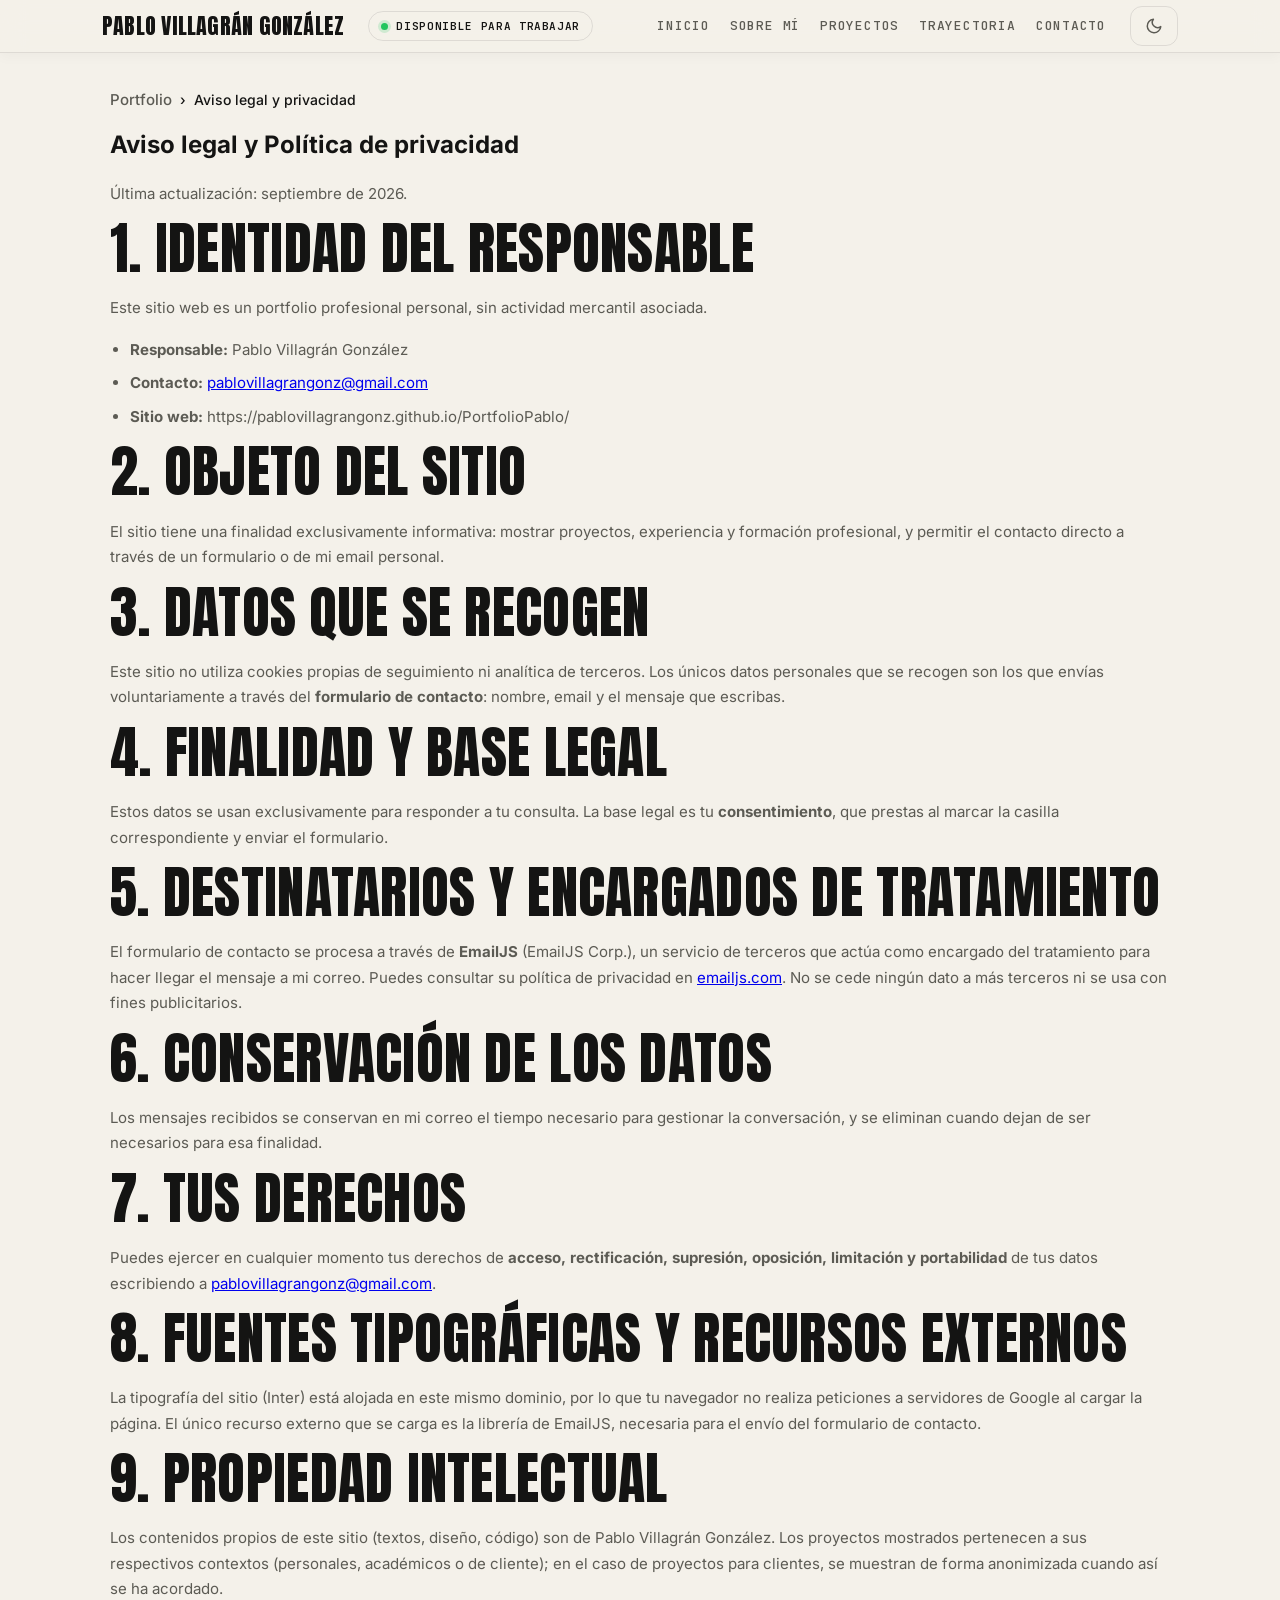
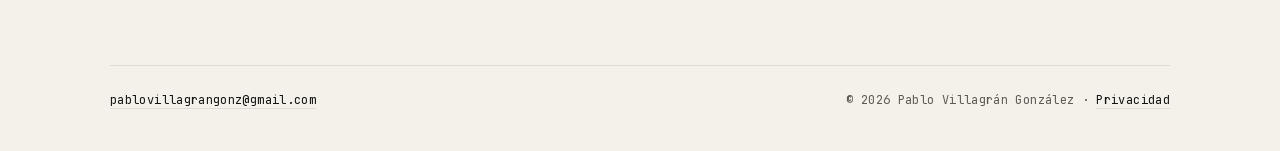
==== commit f9289273: "Proyectos en zigzag, texto en movimiento y disponibilidad en la cabecera - Proyectos como tarjetas g" ====
--- a/privacidad.html
+++ b/privacidad.html
@@ -17,7 +17,7 @@
   <link rel="apple-touch-icon" sizes="180x180" href="assets/img/apple-touch-icon.png">
 
   <!-- Estilos globales -->
-  <link rel="stylesheet" href="styles.css?v=9">
+  <link rel="stylesheet" href="styles.css?v=10">
   <link rel="stylesheet" href="projects/project-detail.css?v=7">
 
   <script src="assets/js/theme-toggle.js?v=2"></script>
@@ -30,6 +30,7 @@
   <header class="header">
     <div class="wrap nav">
       <a class="brand" href="index.html#inicio">Pablo Villagrán González</a>
+      <a class="nav-status" href="index.html#contacto"><span class="availability-dot" aria-hidden="true"></span>Disponible para trabajar</a>
 
       <nav class="nav-links" aria-label="Menú principal">
         <a href="index.html#inicio">Inicio</a>
@@ -150,7 +151,6 @@
     <footer class="footer">
       <a href="mailto:pablovillagrangonz@gmail.com">pablovillagrangonz@gmail.com</a>
       <span>© 2026 Pablo Villagrán González · <a href="privacidad.html">Privacidad</a></span>
-      <a href="#" class="footer-top">Volver arriba ↑</a>
     </footer>
   </main>
 
--- a/styles.css
+++ b/styles.css
@@ -56,7 +56,6 @@
 
   --border: rgba(20, 20, 19, 0.1);
 
-  --project-media-h: 500px;
   --header-h: 72px; /* altura estimada del header (ajusta si tu header real varía) */
 
   /* Animaciones */
@@ -721,53 +720,193 @@
   color: var(--accent) !important;
 }
 
-/* ========= PROYECTOS LIST ========= */
-.projects-list { display: flex; flex-direction: column; gap: 28px; }
-
-.project-card {
-  display: grid;
-  grid-template-columns: 520px 1fr;
-  gap: 28px;
-  padding: 20px;
+/* ========= PROYECTOS =========
+   Texto en movimiento a todo el ancho + tarjetas grandes alternadas (zigzag).
+   La portada entera enlaza a la página del proyecto. */
+.sr-only {
+  position: absolute; width: 1px; height: 1px; padding: 0; margin: -1px;
+  overflow: hidden; clip: rect(0 0 0 0); white-space: nowrap; border: 0;
+}
+html, body { overflow-x: clip; } /* el marquee sale del contenedor sin crear scroll lateral */
+
+.projects-section { padding-top: 24px; }
+.marquee {
+  width: 100vw;
+  margin-left: calc(50% - 50vw);
+  overflow: hidden;
+  padding: 8px 0;
+}
+.marquee-track { display: flex; width: max-content; animation: marquee 32s linear infinite; }
+.marquee.is-paused .marquee-track { animation-play-state: paused; }
+.marquee-group { display: flex; align-items: center; flex-shrink: 0; }
+.marquee-group span {
+  font-family: var(--font-display);
+  font-size: clamp(72px, 13vw, 190px);
+  line-height: 1;
+  text-transform: uppercase;
+  padding-right: 0.28em;
+  white-space: nowrap;
+}
+.marquee-group .mq-star { color: var(--accent); font-family: var(--font-sans); font-weight: 300; font-size: clamp(48px, 8vw, 120px); }
+@keyframes marquee { to { transform: translateX(-50%); } }
+
+.marquee-controls { display: flex; justify-content: flex-end; margin: 4px 0 40px; }
+.marquee-toggle {
+  padding: 6px 14px;
+  border-radius: 999px;
+  border: 1px solid var(--border);
+  background: transparent;
+  color: var(--muted);
+  font-family: var(--font-mono);
+  font-size: 12px;
+  cursor: pointer;
+  transition: color .2s ease, border-color .2s ease;
+}
+.marquee-toggle:hover { color: var(--text); border-color: var(--text); }
+.marquee-toggle:focus-visible { outline: 3px solid color-mix(in srgb, var(--accent) 35%, transparent); outline-offset: 2px; }
+
+.pj-list { display: flex; flex-direction: column; gap: 96px; }
+.pj { width: min(100%, 860px); }
+.pj--right { margin-left: auto; }
+
+.pj-cover {
+  position: relative;
+  display: block;
+  aspect-ratio: 16 / 10;
   border-radius: 18px;
-  background: var(--card);
-  border: 1px solid var(--border);
-  box-shadow: var(--shadow-1);
-  align-items: center;
-  transition: transform 0.4s cubic-bezier(0.2, 0.8, 0.2, 1), 
-              box-shadow 0.4s cubic-bezier(0.2, 0.8, 0.2, 1),
-              border-color 0.4s ease;
-}
-
-.project-card:hover {
-  transform: translateY(-8px) scale(1.005);
-  box-shadow: 0 20px 40px rgba(0, 0, 0, 0.1);
-  border-color: var(--accent);
-}
-.project-media {
-  height: var(--project-media-h);
-  width: 100%;
-  border-radius: 12px;
   overflow: hidden;
-  background: var(--card);
-  border: 1px solid var(--border);
-}
-.project-media img {
+  background: var(--bg-2);
+  color: #ede9df;
+  text-decoration: none;
+  isolation: isolate;
+}
+.pj-cover img {
   width: 100%;
   height: 100%;
   object-fit: cover;
   display: block;
-  border-radius: 10px;
-  transition: transform .35s ease, filter .25s ease;
-}
-.project-media img:hover { transform: scale(1.02); }
-
-.project-body { display: flex; flex-direction: column; gap: 14px; padding-right: 10px; }
-.project-header { display: flex; flex-direction: column; gap: 6px; }
-.project-header h3 { margin: 0; font-size: 22px; }
+  transition: transform .7s cubic-bezier(.2,.9,.3,1);
+}
+/* Degradado inferior para que el título se lea sobre cualquier imagen */
+.pj-cover::after {
+  content: "";
+  position: absolute;
+  inset: 0;
+  background: linear-gradient(to top, rgba(10,10,9,0.85) 0%, rgba(10,10,9,0.35) 38%, transparent 62%);
+  z-index: 0;
+}
+.pj-tag {
+  position: absolute;
+  top: 18px;
+  left: 18px;
+  z-index: 1;
+  padding: 6px 12px;
+  border-radius: 999px;
+  background: rgba(237, 233, 223, 0.92);
+  color: #111110;
+  font-family: var(--font-mono);
+  font-size: 11px;
+  font-weight: 600;
+  letter-spacing: 0.06em;
+  text-transform: uppercase;
+}
+.pj-heading {
+  position: absolute;
+  left: 26px;
+  right: 26px;
+  bottom: 22px;
+  z-index: 1;
+  display: flex;
+  align-items: flex-end;
+  justify-content: space-between;
+  gap: 16px;
+}
+.pj-title {
+  margin: 0;
+  font-family: var(--font-display);
+  font-weight: 400;
+  font-size: clamp(40px, 6vw, 76px);
+  line-height: 0.95;
+  text-transform: uppercase;
+  color: #ede9df;
+}
+.pj-cover .arrow-ne { width: 44px; height: 44px; flex-shrink: 0; transition: transform .4s cubic-bezier(.2,.9,.3,1), color .3s ease; }
+.pj-cover:hover img { transform: scale(1.04); }
+.pj-cover:hover .arrow-ne { transform: translate(4px, -4px); color: #c8f07c; }
+.pj-cover:focus-visible { outline: 3px solid var(--accent); outline-offset: 4px; }
+
+.pj-info {
+  display: grid;
+  grid-template-columns: minmax(0, 1.3fr) minmax(0, 1fr);
+  gap: 28px;
+  margin-top: 22px;
+}
+.pj-text .project-context { margin-bottom: 10px; }
+.pj-lead { margin: 0 0 10px; font-size: 16px; line-height: 1.55; color: var(--text); }
+.pj-side { display: flex; flex-direction: column; gap: 16px; }
+.pj-actions { display: flex; flex-wrap: wrap; align-items: center; gap: 10px; }
+.pj-actions a, .pj-actions .btn-private { display: inline-flex; align-items: center; gap: 8px; }
+.pj-actions svg { width: 16px; height: 16px; flex-shrink: 0; }
+.pj-more {
+  margin-left: auto;
+  font-family: var(--font-mono);
+  font-size: 13px;
+  font-weight: 600;
+  letter-spacing: 0.05em;
+  text-transform: uppercase;
+  color: var(--accent);
+  text-decoration: underline;
+  text-underline-offset: 5px;
+  text-decoration-color: color-mix(in srgb, var(--accent) 40%, transparent);
+}
+.pj-more:hover { text-decoration-color: currentColor; }
+.pj-more svg { transition: transform .25s ease; }
+.pj-more:hover svg { transform: translateX(3px); }
+
+@media (max-width: 860px) {
+  .pj-list { gap: 64px; }
+  .pj-info { grid-template-columns: 1fr; gap: 18px; }
+}
+@media (max-width: 560px) {
+  .pj-cover { aspect-ratio: 4 / 3; border-radius: 14px; }
+  .pj-tag { top: 12px; left: 12px; }
+  .pj-heading { left: 16px; right: 16px; bottom: 14px; }
+  .pj-cover .arrow-ne { width: 32px; height: 32px; }
+  .pj-more { margin-left: 0; }
+  .pj-actions { gap: 10px 16px; }
+}
+
+/* ========= DISPONIBILIDAD EN LA CABECERA ========= */
+.nav-status {
+  display: none;
+  align-items: center;
+  gap: 8px;
+  padding: 5px 12px;
+  border-radius: 999px;
+  border: 1px solid var(--border);
+  font-family: var(--font-mono);
+  font-size: 11px;
+  font-weight: 600;
+  letter-spacing: 0.06em;
+  text-transform: uppercase;
+  color: var(--text);
+  text-decoration: none;
+  white-space: nowrap;
+  transition: border-color .2s ease, color .2s ease;
+}
+.nav-status:hover { border-color: var(--accent); color: var(--accent); }
+.nav-status .availability-dot { width: 7px; height: 7px; box-shadow: 0 0 0 3px rgba(34, 197, 94, 0.18); }
+/* Con la pastilla visible (que ya lleva a Contacto) sobra el botón "Contactar" */
+@media (min-width: 1180px) {
+  .nav-status { display: inline-flex; }
+  .cta { display: none !important; }
+  .nav-links { gap: 4px; margin-left: auto; }
+  .nav-links a { padding: 8px !important; }
+}
+
 /* Fecha, contexto y autoría del proyecto */
 .project-context { margin: 0; font-family: var(--font-mono); font-size: 12px; font-weight: 500; color: var(--accent); letter-spacing: 0.04em; text-transform: uppercase; }
-.project-desc { color: var(--muted); font-size: 15px; line-height: 1.6; margin: 0; }
+.project-desc { color: var(--muted); font-size: 15px; line-height: 1.65; margin: 0; }
 
 /* tags */
 .tags-inline { display: flex; gap: 10px; flex-wrap: wrap; margin-top: 6px; }
@@ -796,8 +935,6 @@
   box-shadow: 0 5px 15px rgba(0, 0, 0, 0.1);
 }
 
-/* acciones */
-.project-actions { display: flex; gap: 12px; align-items: center; margin-top: 12px; }
 .btn-primary {
   padding: 10px 18px;
   border-radius: 14px;
@@ -847,30 +984,29 @@
   padding: 10px 16px;
   border-radius: 12px;
   text-decoration: none;
-  background: #1f2937;
-  border: 1px solid #374151;
-  color: #d1d5db;
+  background: transparent;
+  border: 1px solid color-mix(in srgb, var(--text) 25%, transparent);
+  color: var(--text);
   font-weight: 600;
   transition: .25s ease;
 }
-.btn-repo:hover { background: #374151; transform: translateY(-2px); }
+.btn-repo:hover { border-color: var(--text); transform: translateY(-2px); }
 
 .btn-web {
   padding: 10px 16px;
   border-radius: 12px;
   text-decoration: none;
-  background: #10b981;
-  color: #fff;
+  background: transparent;
+  border: 1px solid var(--accent);
+  color: var(--accent);
   font-weight: 600;
-  box-shadow: 0 6px 18px rgba(16,185,129,0.25);
   transition: .25s ease;
 }
-.btn-web:hover { filter: brightness(1.05); transform: translateY(-2px); }
+.btn-web:hover { background: color-mix(in srgb, var(--accent) 10%, transparent); transform: translateY(-2px); }
 
 /* En las tarjetas de proyecto las tecnologías son etiquetas informativas, no botones:
    fondo neutro, texto discreto y un punto con el color de la tecnología.
    Así los botones de acción (con icono y separados por una línea) destacan claramente. */
-.project-meta { display: flex; flex-direction: column; gap: 4px; }
 .tags-inline .tech-pill {
   display: inline-flex;
   align-items: center;
@@ -897,21 +1033,6 @@
 .tags-inline .tech-pill:hover { transform: none; box-shadow: none; filter: none; }
 /* JWT es negro: en modo oscuro el punto no se vería */
 html[data-theme="dark"] .tags-inline .tech-jwt::before { background: #e5e7eb; }
-
-.project-actions {
-  flex-wrap: wrap;
-  margin-top: 14px;
-  padding-top: 16px;
-  border-top: 1px solid var(--border);
-}
-.project-actions a {
-  display: inline-flex;
-  align-items: center;
-  justify-content: center;
-  gap: 8px;
-}
-.project-actions svg { width: 16px; height: 16px; flex-shrink: 0; }
-.project-actions .btn-primary { margin-left: auto; }
 
 /* Hueco del repositorio cuando el código no es público: informativo, no clicable */
 .btn-private {
@@ -1136,11 +1257,6 @@
 }
 
 /* ========= RESPONSIVE ========= */
-@media (max-width: 1100px) {
-  .project-card { grid-template-columns: 1fr; padding: 18px; }
-  :root { --project-media-h: 220px; }
-  .project-media { height: var(--project-media-h); }
-}
 
 /* Tablet y móvil: foto a la izquierda junto al saludo; descripción y CTAs debajo a ancho completo.
    .hero-left usa display: contents para que sus hijos se coloquen directamente en la rejilla del hero. */
@@ -1195,11 +1311,6 @@
   .actions a { display: flex; align-items: center; justify-content: center; padding: 12px; }
   .actions .btn-outline { border-color: var(--accent); }
 
-  /* Acciones de proyecto a ancho completo y apiladas, "Leer más" primero */
-  .project-actions { flex-direction: column; align-items: stretch; gap: 10px; }
-  .project-actions .btn-primary { margin-left: 0; order: -1; padding: 12px 18px; }
-  .project-actions a { padding: 12px 16px; }
-  .btn-private { justify-content: center; padding: 12px 16px; }
 }
 
 @media (max-width: 400px) {
@@ -1217,15 +1328,15 @@
 .reveal { opacity: 0; transform: translateY(12px); transition: opacity .6s cubic-bezier(.2,.9,.3,1), transform .6s cubic-bezier(.2,.9,.3,1); will-change: opacity, transform; }
 .reveal.active { opacity: 1; transform: none; }
 @media (prefers-reduced-motion: reduce) {
+  .marquee-track { animation: none; }
+  .marquee-controls { display: none; }
   .reveal, .reveal.active { opacity: 1; transform: none; transition: none; }
-  .project-media img, .tech-pill, .btn, .gallery img, .back-to-top, .contact-title .arrow-ne { transition: none !important; }
+  .pj-cover img, .pj-cover .arrow-ne, .marquee-track, .tech-pill, .btn, .gallery img, .back-to-top, .contact-title .arrow-ne { transition: none !important; }
   body { animation: none; }
   .avatar { animation: none; }
 }
 
 /* Ajustes de modo oscuro para algunos controles */
-html[data-theme="dark"] .btn-repo { background: #0f1724; border-color: rgba(255,255,255,0.06); color: #e6eef8; box-shadow: 0 6px 20px rgba(0,0,0,0.6); }
-html[data-theme="dark"] .btn-web { background: #059669; color: #fff; box-shadow: 0 6px 18px rgba(5,150,105,0.12); }
 html[data-theme="dark"] .btn-primary { box-shadow: 0 8px 26px color-mix(in srgb, var(--accent) 12%, transparent); }
 
 /* ========= FONDO =========
